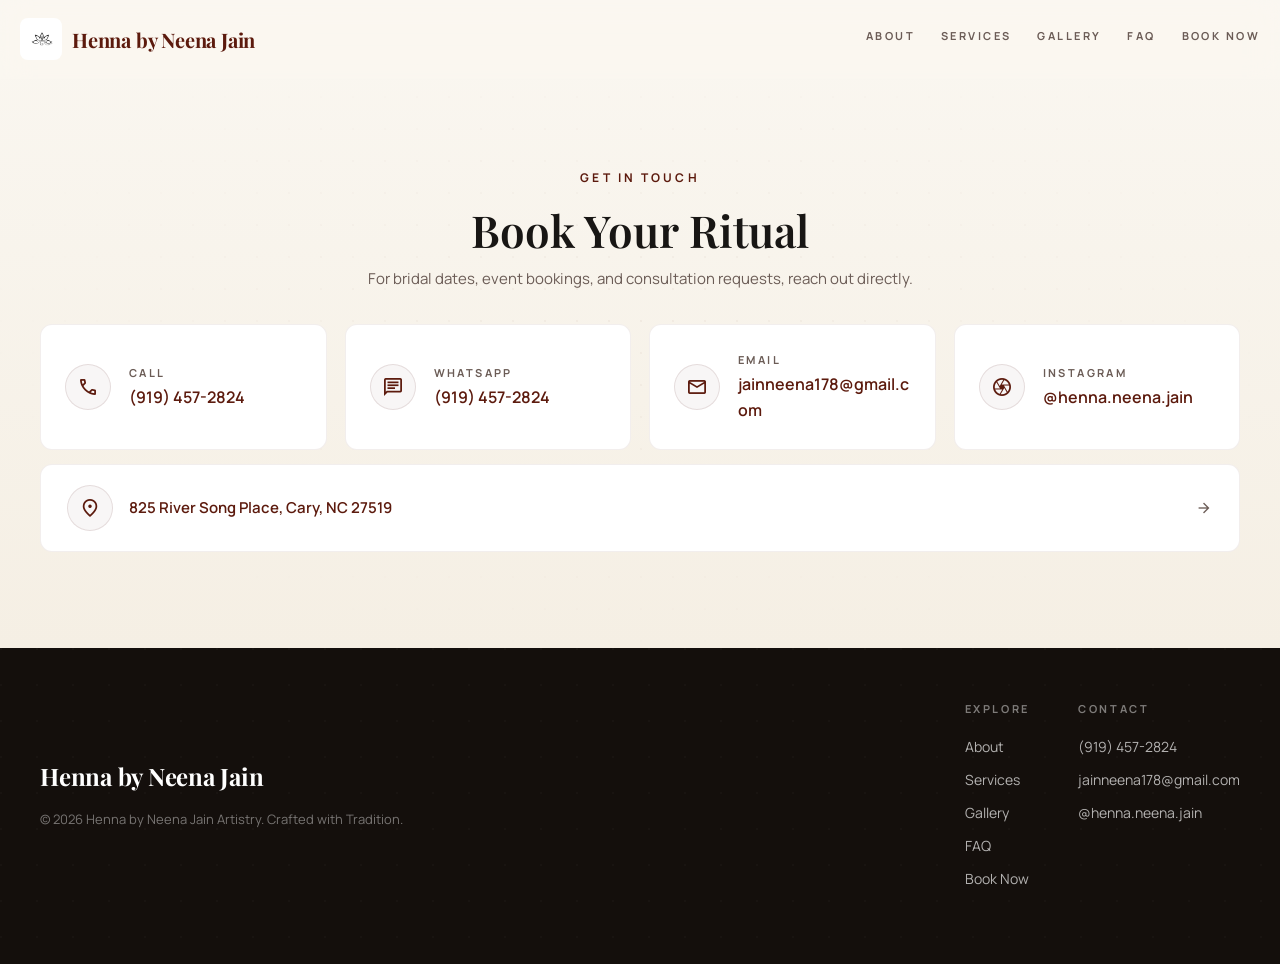
==== book.html @ 52cfeaac "Add real gallery photos/reviews, Instagram feed section, Book Now page, and layout fixes - Replace s" ====
<!DOCTYPE html>
<html lang="en">
<head>
  <meta charset="utf-8">
  <meta name="viewport" content="width=device-width, initial-scale=1.0">
  <title>Book Now | Henna by Neena Jain</title>
  <meta name="description" content="Book bridal mehndi, party henna, or jagua body art with Henna by Neena Jain in Cary, NC. Call, WhatsApp, email, or message on Instagram to reserve your date.">
  <meta name="theme-color" content="#5c1a0d">
  <link rel="preconnect" href="https://fonts.googleapis.com">
  <link rel="preconnect" href="https://fonts.gstatic.com" crossorigin>
  <link href="https://fonts.googleapis.com/css2?family=Manrope:wght@300;400;600;700&family=Playfair+Display:ital,wght@0,500;0,600;0,700;1,500&display=swap" rel="stylesheet">
  <link href="https://fonts.googleapis.com/css2?family=Material+Symbols+Outlined:wght,FILL@100..700,0..1&display=block" rel="stylesheet">
  <link rel="icon" type="image/jpeg" href="Real Images/logo.JPG">
  <link rel="stylesheet" href="styles.css">
</head>
<body>
  <a class="skip-to-content" href="#main">Skip to content</a>
  <!-- Navigation -->
  <nav class="nav" id="mainNav">
    <div class="scroll-progress" id="scrollProgress"></div>
    <a class="nav-logo" href="index.html">
      <img src="Real Images/logo.JPG" alt="Henna by Neena Jain" class="nav-logo-img">
      <span class="nav-logo-text">Henna by Neena Jain</span>
    </a>
    <div class="nav-links">
      <a href="index.html#about">About</a>
      <a href="index.html#services">Services</a>
      <a href="gallery.html">Gallery</a>
      <a href="faq.html">FAQ</a>
      <a href="book.html" class="active">Book Now</a>
    </div>
    <button class="nav-toggle" id="navToggle" aria-label="Open menu" aria-expanded="false" aria-controls="mobileNav">
      <span class="nav-toggle-icon material-symbols-outlined">menu</span>
    </button>
  </nav>
  <div class="mobile-nav-backdrop" id="mobileNavBackdrop"></div>
  <div class="mobile-nav" id="mobileNav" aria-hidden="true">
    <a href="index.html#about">About</a>
    <a href="index.html#services">Services</a>
    <a href="gallery.html">Gallery</a>
    <a href="faq.html">FAQ</a>
    <a href="book.html">Book Now</a>
    <div class="mobile-nav-contact">
      <a class="btn btn-primary" href="tel:+19194572824">
        <span class="material-symbols-outlined">call</span>
        <span>Call Neena</span>
      </a>
    </div>
  </div>

  <main id="main">
    <!-- Contact -->
    <section class="contact contact-page" id="contact">
      <div class="container">
        <div class="contact-header">
          <span class="eyebrow">Get in Touch</span>
          <h2 class="section-title">Book Your Ritual</h2>
          <p>For bridal dates, event bookings, and consultation requests, reach out directly.</p>
        </div>
        <div class="contact-links">
          <a class="contact-pill" href="tel:+19194572824">
            <span class="material-symbols-outlined">call</span>
            <div>
              <span class="label">Call</span>
              <span class="value">(919) 457-2824</span>
            </div>
          </a>
          <a class="contact-pill" href="https://wa.me/19194572824" target="_blank" rel="noopener noreferrer">
            <span class="material-symbols-outlined">chat</span>
            <div>
              <span class="label">WhatsApp</span>
              <span class="value">(919) 457-2824</span>
            </div>
          </a>
          <a class="contact-pill" href="mailto:jainneena178@gmail.com">
            <span class="material-symbols-outlined">mail</span>
            <div>
              <span class="label">Email</span>
              <span class="value">jainneena178@gmail.com</span>
            </div>
          </a>
          <a class="contact-pill" href="https://instagram.com/henna.neena.jain" target="_blank" rel="noopener noreferrer">
            <span class="material-symbols-outlined">camera</span>
            <div>
              <span class="label">Instagram</span>
              <span class="value">@henna.neena.jain</span>
            </div>
          </a>
        </div>
        <a class="contact-location" href="https://www.google.com/maps/search/?api=1&query=825+River+Song+Place%2C+Cary%2C+NC+27519" target="_blank" rel="noopener noreferrer">
          <span class="material-symbols-outlined contact-location-icon">location_on</span>
          <span class="contact-location-text">825 River Song Place, Cary, NC 27519</span>
          <span class="material-symbols-outlined contact-location-arrow" aria-hidden="true">arrow_forward</span>
        </a>
      </div>
    </section>
  </main>

  <!-- Footer -->
  <footer class="footer">
    <div class="container footer-inner">
      <div>
        <div class="footer-logo">Henna by Neena Jain</div>
        <p class="footer-brand-copyright">© <span id="year"></span> Henna by Neena Jain Artistry. Crafted with Tradition.</p>
      </div>
      <div class="footer-cols">
        <div class="footer-col">
          <h5>Explore</h5>
          <a href="index.html#about">About</a>
          <a href="index.html#services">Services</a>
          <a href="gallery.html">Gallery</a>
          <a href="faq.html">FAQ</a>
          <a href="book.html">Book Now</a>
        </div>
        <div class="footer-col">
          <h5>Contact</h5>
          <a href="tel:+19194572824">(919) 457-2824</a>
          <a href="mailto:jainneena178@gmail.com">jainneena178@gmail.com</a>
          <a href="https://instagram.com/henna.neena.jain" target="_blank" rel="noopener noreferrer">@henna.neena.jain</a>
        </div>
      </div>
    </div>
  </footer>

  <!-- Mobile Quick Bar -->
  <div class="mobile-quick-bar" aria-label="Quick contact">
    <a class="call-btn" href="tel:+19194572824">
      <span class="material-symbols-outlined">call</span>
      <span>Call</span>
    </a>
    <a class="whatsapp-btn" href="https://wa.me/19194572824" target="_blank" rel="noopener noreferrer">
      <span class="material-symbols-outlined">chat</span>
      <span>WhatsApp</span>
    </a>
  </div>

  <!-- Back to top button -->
  <a href="#top" class="back-to-top" id="backToTop" aria-label="Back to top">
    <span class="material-symbols-outlined">arrow_upward</span>
  </a>

  <script src="script.js"></script>
</body>
</html>
---- styles.css ----
/* ==========================================================================
   Henna by Neena — Static Site Core
   ========================================================================== */

:root {
  --color-background: #faf7f1;
  --color-surface: #faf7f1;
  --color-on-surface: #181614;
  --color-on-surface-variant: #6b5c56;
  --color-outline-variant: #dbc1bc;

  --color-primary: #5c1a0d;
  --color-on-primary: #ffffff;
  --color-burnt-sienna: #9E4624;
  --color-amber-glow: #d89947;
  --color-champagne-silk: #f0e7d6;
  --color-deep-maroon: #3a0f0a;

  --font-display: 'Playfair Display', serif;
  --font-body: 'Manrope', sans-serif;

  --radius-sm: 0.25rem;
  --radius-md: 0.5rem;
  --radius-xl: 0.75rem;
  --radius-2xl: 1rem;
  --radius-full: 9999px;

  --container-max: 1200px;
  --gutter: 20px;
  --section-padding-mobile: 56px;
  --section-padding-desktop: 96px;

  --shadow-soft: 0 16px 40px rgba(74, 69, 59, 0.14);
  --shadow-lg: 0 28px 64px rgba(74, 69, 59, 0.18);
}

html { scroll-behavior: smooth; overflow-x: clip; width: 100%; }

body {
  margin: 0;
  background: var(--color-background);
  color: var(--color-on-surface);
  font-family: var(--font-body);
  font-size: 16px;
  line-height: 1.65;
  overflow-x: clip;
  width: 100%;
  animation: pageIn 0.75s ease both;
}

/* Smooth scroll behavior with reduced motion respect */
@media (prefers-reduced-motion: reduce) {
  html { scroll-behavior: auto; }
  body { animation: none; }
  .reveal { transition: none; opacity: 1; transform: none; }
  .swiper { transition: none; }
  a, button, .service-card, .contact-pill, .contact-location, .review-card { transition: none !important; }
  .faq-answer, .faq-icon, .faq-item { transition: none !important; }
}

/* Better tap highlight on mobile */
a, button { -webkit-tap-highlight-color: rgba(216,153,71,0.3); }

/* Focus styles for accessibility */
a:focus-visible, button:focus-visible {
  outline: 2px solid var(--color-amber-glow);
  outline-offset: 3px;
  border-radius: 4px;
}

::selection { background: rgba(216, 153, 71, 0.35); color: var(--color-primary); }

@keyframes pageIn {
  from { opacity: 0; }
  to { opacity: 1; }
}

img { max-width: 100%; height: auto; display: block; }
a { color: inherit; text-decoration: none; }
ul { list-style: none; margin: 0; padding: 0; }
button { font-family: inherit; cursor: pointer; background: none; border: none; color: inherit; }

/* ==========================================================================
   Film Grain — REMOVED (unused class, dead code)
   ========================================================================== */

::selection { background: rgba(216, 153, 71, 0.35); color: var(--color-primary); }

/* ==========================================================================
   Helpers
   ========================================================================== */

.container {
  max-width: var(--container-max);
  margin: 0 auto;
  padding-left: var(--gutter);
  padding-right: var(--gutter);
}

.eyebrow {
  display: block;
  font-family: var(--font-body);
  font-size: 12px;
  font-weight: 700;
  letter-spacing: 0.26em;
  text-transform: uppercase;
  color: var(--color-primary);
  margin-bottom: 14px;
}

.section-title {
  font-family: var(--font-display);
  font-size: 32px;
  font-weight: 600;
  line-height: 1.25;
  margin: 0;
}

@media (min-width: 768px) {
  .section-title { font-size: 44px; }
}

.ornament {
  display: flex;
  align-items: center;
  justify-content: center;
  gap: 14px;
  margin-top: 16px;
}

.ornament::before,
.ornament::after {
  content: '';
  width: 52px;
  height: 1px;
  background: var(--color-outline-variant);
}

.ornament-dot {
  width: 7px; height: 7px;
  flex-shrink: 0;
  background: var(--color-amber-glow);
  transform: rotate(45deg);
}

.btn {
  display: inline-flex;
  align-items: center;
  justify-content: center;
  gap: 10px;
  padding: 16px 28px;
  border-radius: var(--radius-full);
  font-weight: 700;
  font-size: 12px;
  text-transform: uppercase;
  letter-spacing: 0.16em;
  transition: transform 0.25s ease, box-shadow 0.25s ease, background-color 0.25s ease, color 0.25s ease;
  white-space: nowrap;
}

.btn:hover { transform: translateY(-2px); }

.btn-primary {
  background: var(--color-primary);
  color: var(--color-on-primary);
  box-shadow: var(--shadow-soft);
}

.btn-primary:hover {
  background: var(--color-burnt-sienna);
  box-shadow: var(--shadow-lg);
}

.btn-ghost {
  background: transparent;
  border: 2px solid rgba(255,255,255,0.88);
  color: #fff;
}

.btn-ghost:hover { background: rgba(255,255,255,0.12); }

/* ==========================================================================
   Reveal
   ========================================================================== */

.reveal {
  opacity: 0;
  transform: translateY(18px);
  transition: opacity 0.75s ease, transform 0.75s ease;
}

.reveal.is-visible {
  opacity: 1;
  transform: translateY(0);
}

/* ==========================================================================
   Nav
   ========================================================================== */

.nav {
  position: fixed;
  top: 0; left: 0; right: 0;
  z-index: 50;
  display: flex;
  align-items: center;
  justify-content: space-between;
  padding: 18px var(--gutter);
  background: rgba(250, 247, 241, 0.82);
  backdrop-filter: blur(14px) saturate(1.3);
  border-bottom: 1px solid transparent;
  transition: box-shadow 0.35s ease, border-color 0.35s ease, padding 0.35s ease;
}

.nav.is-scrolled {
  box-shadow: 0 10px 30px rgba(20,18,14,0.08);
  border-bottom-color: rgba(92, 39, 34, 0.08);
}

.nav-logo {
  display: inline-flex;
  align-items: center;
  gap: 10px;
  font-family: var(--font-display);
  font-size: 20px;
  font-weight: 700;
  color: var(--color-primary);
  letter-spacing: -0.01em;
}

.nav-logo-img {
  height: 38px;
  width: auto;
  border-radius: var(--radius-md);
  background: #fff;
  padding: 2px;
}

.nav-links { display: none; gap: 26px; }

.nav-links a {
  font-size: 11px;
  font-weight: 700;
  letter-spacing: 0.22em;
  text-transform: uppercase;
  color: var(--color-on-surface-variant);
  position: relative;
  padding-bottom: 6px;
}

.nav-links a::after {
  content: '';
  position: absolute;
  left: 0; bottom: 0;
  width: 0; height: 2px;
  background: var(--color-amber-glow);
  transition: width 0.25s ease;
}

.nav-links a:hover { color: var(--color-primary); }
.nav-links a:hover::after { width: 100%; }

.nav-logo-img { transition: transform 0.35s ease; }
.nav-logo:hover .nav-logo-img { transform: rotate(-4deg) scale(1.05); }

@media (min-width: 768px) {
  .nav-links { display: flex; }
}

/* ==========================================================================
   Mobile Nav — hamburger toggle + slide-in drawer
   ========================================================================== */

.nav-toggle {
  display: inline-flex;
  align-items: center;
  justify-content: center;
  width: 42px;
  height: 42px;
  border-radius: var(--radius-full);
  color: var(--color-primary);
  flex-shrink: 0;
  transition: background 0.25s ease, transform 0.2s ease;
}

.nav-toggle:hover { background: rgba(92,26,13,0.06); }
.nav-toggle:active { transform: scale(0.92); }

.nav-toggle-icon {
  font-size: 26px;
  transition: transform 0.35s cubic-bezier(0.16, 1, 0.3, 1);
}

.nav-toggle.is-open .nav-toggle-icon { transform: rotate(90deg); }

@media (min-width: 768px) {
  .nav-toggle { display: none; }
}

.mobile-nav-backdrop {
  position: fixed;
  inset: 0;
  z-index: 55;
  background: rgba(20,15,12,0.4);
  backdrop-filter: blur(3px);
  opacity: 0;
  pointer-events: none;
  transition: opacity 0.35s ease;
}

.mobile-nav-backdrop.is-open { opacity: 1; pointer-events: auto; }

.mobile-nav {
  position: fixed;
  top: 0; right: 0; bottom: 0;
  z-index: 56;
  width: min(320px, 84vw);
  background: var(--color-background);
  display: flex;
  flex-direction: column;
  padding: 108px 30px 32px;
  transform: translateX(100%);
  transition: transform 0.45s cubic-bezier(0.16, 1, 0.3, 1);
  box-shadow: -24px 0 60px rgba(20,15,12,0.2);
}

.mobile-nav.is-open { transform: translateX(0); }

.mobile-nav a {
  font-family: var(--font-display);
  font-size: 22px;
  font-weight: 600;
  color: var(--color-primary);
  padding: 15px 0;
  border-bottom: 1px solid rgba(92,26,13,0.08);
  transition: transform 0.25s ease, color 0.25s ease;
}

.mobile-nav a:hover { color: var(--color-burnt-sienna); transform: translateX(4px); }

.mobile-nav-contact { margin-top: 28px; }
.mobile-nav-contact .btn { width: 100%; }

@media (min-width: 768px) {
  .mobile-nav, .mobile-nav-backdrop { display: none; }
}

@media (prefers-reduced-motion: reduce) {
  .mobile-nav { transition: none; }
  .mobile-nav-backdrop { transition: none; }
  .nav-toggle-icon { transition: none; }
  .nav-logo-img { transition: none; }
}

/* ==========================================================================
   Hero — refined overlay & meta pill
   ========================================================================== */

.hero {
  position: relative;
  min-height: 72vh;
  display: flex;
  align-items: flex-end;
  justify-content: center;
  text-align: center;
  overflow: hidden;
  padding: 0 var(--gutter) 36px;
  isolation: isolate;
}

.hero-bg {
  position: absolute;
  inset: 0;
  z-index: 0;
}

.hero-bg img {
  width: 100%;
  height: 100%;
  object-fit: cover;
  position: absolute;
  inset: 0;
  will-change: transform;
}

.hero-bg > div {
  position: absolute;
  inset: 0;
  background:
    linear-gradient(to top, rgba(10,8,6,0.85) 0%, rgba(10,8,6,0.5) 35%, rgba(10,8,6,0.3) 65%, rgba(10,8,6,0.4) 100%),
    radial-gradient(ellipse at center, rgba(10,8,6,0.35) 0%, rgba(10,8,6,0.55) 100%);
  z-index: 1;
  pointer-events: none;
}

/* Additional scrim behind hero text for readability */
.hero-content::before {
  content: '';
  position: absolute;
  inset: -40px -60px;
  background: radial-gradient(ellipse at center, rgba(10,8,6,0.55) 0%, rgba(10,8,6,0.25) 60%, transparent 100%);
  border-radius: 40px;
  z-index: -1;
  pointer-events: none;
}

.hero-content {
  position: relative;
  z-index: 2;
  color: #fff;
  max-width: 640px;
  margin: 0 auto;
}

.hero .eyebrow {
  color: var(--color-amber-glow);
  text-shadow: 0 2px 10px rgba(0,0,0,0.55), 0 1px 3px rgba(0,0,0,0.6);
}

.hero h1 {
  font-family: var(--font-display);
  font-size: 36px;
  font-weight: 700;
  line-height: 1.12;
  margin: 0 0 18px;
  letter-spacing: -0.015em;
  text-shadow: 0 2px 12px rgba(0,0,0,0.4), 0 4px 24px rgba(0,0,0,0.3);
}

.hero p {
  font-size: 15px;
  font-weight: 400;
  line-height: 1.68;
  color: rgba(255,255,255,0.92);
  margin: 0 0 24px;
  text-shadow: 0 1px 8px rgba(0,0,0,0.4);
}

.hero-ctas {
  display: flex;
  gap: 12px;
  justify-content: center;
  flex-wrap: wrap;
}

.hero-meta {
  margin: 20px auto 0;
  color: rgba(255,255,255,0.92);
  font-size: 12px;
  font-weight: 700;
  letter-spacing: 0.14em;
  text-transform: uppercase;
  border: 1px solid rgba(255,255,255,0.22);
  padding: 12px 20px;
  border-radius: var(--radius-full);
  backdrop-filter: blur(12px);
  background: rgba(20,18,14,0.28);
  width: fit-content;
  display: inline-flex;
  align-items: center;
  gap: 10px;
  box-shadow: 0 4px 16px rgba(0,0,0,0.12);
}

.hero-meta .material-symbols-outlined { font-size: 18px; color: var(--color-amber-glow); }

@media (min-width: 768px) {
  .hero {
    align-items: center;
    justify-content: center;
    text-align: center;
    padding: 72px var(--gutter) 70px;
  }
  .hero h1 { font-size: 52px; }
  .hero p { font-size: 18px; max-width: 580px; margin-left: auto; margin-right: auto; }
}

/* ==========================================================================
   Trust Bar
   ========================================================================== */

.trust-bar {
  padding: 18px var(--gutter);
  background: rgba(92, 26, 13, 0.06);
  border-top: 1px solid rgba(92,39,34,0.08);
  border-bottom: 1px solid rgba(92,39,34,0.08);
}

.trust-items { display: grid; grid-template-columns: repeat(2, 1fr); gap: 14px; }

.trust-item {
  display: flex;
  flex-direction: column;
  align-items: center;
  text-align: center;
  gap: 6px;
}

.trust-num {
  font-family: var(--font-display);
  font-size: 22px;
  font-weight: 700;
  color: var(--color-primary);
}

.trust-label {
  font-size: 11px;
  font-weight: 700;
  letter-spacing: 0.14em;
  text-transform: uppercase;
  color: var(--color-on-surface-variant);
}

@media (min-width: 768px) {
  .trust-items { grid-template-columns: repeat(4, 1fr); gap: 18px; }
  .trust-num { font-size: 26px; }
  .trust-label { font-size: 12px; }
}

/* ==========================================================================
   About
   ========================================================================== */

.about { padding: var(--section-padding-mobile) var(--gutter); background: var(--color-champagne-silk); }

.about-inner {
  max-width: 460px;
  margin: 0 auto;
  text-align: center;
  display: flex;
  flex-direction: column;
  gap: 22px;
}

.about h2 { color: var(--color-primary); }

.quote-block { position: relative; margin-top: 14px; }

.quote-mark {
  display: block;
  font-family: var(--font-display);
  font-size: 56px;
  line-height: 1;
  color: var(--color-burnt-sienna);
  opacity: 0.28;
  margin-bottom: -10px;
  user-select: none;
}

.about-quote {
  font-family: var(--font-display);
  font-style: italic;
  color: var(--color-on-surface-variant);
  margin: 8px 0 18px;
  font-size: 17px;
}

.about-bio {
  color: var(--color-on-surface-variant);
  margin: 0 0 16px;
  font-size: 15px;
}

.about-stats {
  display: flex;
  justify-content: center;
  gap: 22px;
  padding: 18px 16px;
  background: rgba(255,255,255,0.6);
  border: 1px solid rgba(92,26,13,0.12);
  border-radius: var(--radius-xl);
}

.about-stats .stat-num {
  font-family: var(--font-display);
  font-size: 24px;
  color: var(--color-primary);
  display: block;
}

.about-stats .stat-label {
  font-size: 11px;
  text-transform: uppercase;
  letter-spacing: 0.12em;
  color: var(--color-on-surface-variant);
}

.about-portrait-wrap { display: flex; justify-content: center; }

.about-portrait {
  position: relative;
  width: 220px; height: 220px;
  border-radius: var(--radius-full);
  padding: 10px;
  background: rgba(255,255,255,0.55);
  box-shadow: var(--shadow-soft);
}

.about-portrait::before {
  content: '';
  position: absolute;
  inset: 0;
  border: 2px solid rgba(92,26,13,0.14);
  border-radius: var(--radius-full);
  transform: translate(10px, 10px);
}

.about-portrait img {
  width: 100%; height: 100%;
  object-fit: cover;
  border-radius: var(--radius-full);
  box-shadow: var(--shadow-soft);
}

@media (min-width: 768px) {
  .about-inner {
    max-width: var(--container-max);
    display: grid;
    grid-template-columns: 1fr 1fr;
    grid-template-areas:
      "header portrait"
      "body portrait";
    column-gap: 64px;
    row-gap: 0;
    text-align: left;
  }
  .about-header { grid-area: header; }
  .about-portrait-wrap {
    grid-area: portrait;
    justify-content: flex-start;
    align-items: flex-start;
    position: sticky;
    top: 100px;
  }
  .about-body { grid-area: body; }
  .about-portrait {
    width: 100%;
    height: 600px;
    padding: 0;
    background: transparent;
    border-radius: var(--radius-xl);
    box-shadow: var(--shadow-lg);
  }
  .about-portrait::before { display: none; }
  .about-portrait img { border-radius: var(--radius-xl); }
  .quote-mark { font-size: 68px; margin-bottom: -18px; }
  .about-quote {
    font-style: italic;
    font-size: 18px;
    border-left: 4px solid var(--color-primary);
    padding-left: 22px;
    margin: 0 0 18px;
  }
  .about-stats {
    justify-content: flex-start;
    background: transparent;
    border: none;
    border-top: 1px solid rgba(92,26,13,0.1);
    border-radius: 0;
    padding: 20px 0 0;
    margin-top: 18px;
  }
  .about-stats .stat-num { font-size: 30px; }
}

/* ==========================================================================
   Services
   ========================================================================== */

.services {
  padding: var(--section-padding-mobile) 0 28px;
  position: relative;
  overflow: hidden;
}

.services::before {
  content: '';
  position: absolute;
  inset: 0;
  background-image: radial-gradient(circle at 1px 1px, rgba(92, 26, 13, 0.06) 1px, transparent 0);
  background-size: 28px 28px;
  pointer-events: none;
  mask-image: radial-gradient(ellipse at center, black, transparent 70%);
  -webkit-mask-image: radial-gradient(ellipse at center, black, transparent 70%);
}

.services .container { position: relative; z-index: 1; }

.services-header {
  text-align: center;
  margin-bottom: 36px;
}

.services-lead {
  color: var(--color-on-surface-variant);
  max-width: 560px;
  margin: 10px auto 0;
  font-size: 16px;
}

.service-cards { display: flex; flex-direction: column; gap: 22px; }

.service-card {
  background: #fff;
  border-radius: var(--radius-xl);
  border-bottom: 4px solid var(--color-primary);
  box-shadow: var(--shadow-soft);
  overflow: clip;
  transition: transform 0.35s ease, box-shadow 0.35s ease;
}

.service-card.inverted {
  background: var(--color-primary);
  border-bottom-color: var(--color-amber-glow);
  color: #fff;
}

.service-card-media {
  aspect-ratio: 4 / 3;
  overflow: clip;
  position: relative;
  background:
    linear-gradient(135deg, rgba(92,26,13,0.08), rgba(216,153,71,0.12)),
    radial-gradient(circle at 1px 1px, rgba(92, 26, 13, 0.07) 1px, transparent 0);
  background-size: 100% 100%, 24px 24px;
}

.service-card-media img {
  position: relative;
  z-index: 1;
  width: 100%; height: 100%;
  object-fit: cover;
  transition: transform 0.8s ease;
}

.service-card:hover .service-card-media img { transform: scale(1.06); }

.service-card-body { padding: 22px 22px 26px; }

.service-card-body h3 {
  font-family: var(--font-display);
  font-size: 24px;
  margin: 0 0 10px;
  color: var(--color-primary);
}

.service-card.inverted .service-card-body h3 { color: #fff; }

.service-card-body p {
  color: var(--color-on-surface-variant);
  margin: 0 0 14px;
  font-size: 15px;
}

.service-card.inverted .service-card-body p { color: rgba(255,255,255,0.82); }

.service-card-link {
  font-weight: 700;
  font-size: 12px;
  text-transform: uppercase;
  letter-spacing: 0.12em;
  color: var(--color-primary);
  display: inline-flex;
  align-items: center;
  gap: 10px;
  padding: 10px 2px;
}

.service-card-link .material-symbols-outlined { transition: transform 0.25s ease; }
.service-card-link:hover .material-symbols-outlined { transform: translateX(4px); }

.service-card.inverted .service-card-link { color: var(--color-amber-glow); }

@media (min-width: 768px) {
  .services { padding: var(--section-padding-desktop) 0 48px; }
  .service-cards { flex-direction: row; gap: 24px; }
  .service-card {
    flex: 1;
    display: flex;
    flex-direction: column;
    border-radius: var(--radius-2xl);
  }
  .service-card:hover { transform: translateY(-10px); box-shadow: var(--shadow-lg); }
  .service-card-media { aspect-ratio: 3 / 4; }
}

/* ==========================================================================
   Portfolio — elevated carousel chrome
   ========================================================================== */

.portfolio {
  background: var(--color-primary);
  padding: 148px 0 32px;
  overflow: hidden;
  color: #fff;
  position: relative;
}

.portfolio::before {
  content: '';
  position: absolute;
  inset: 0;
  background-image: radial-gradient(circle at 1px 1px, rgba(255,255,255,0.03) 1px, transparent 0);
  background-size: 40px 40px;
  pointer-events: none;
  mask-image: radial-gradient(ellipse at center, black, transparent 80%);
  -webkit-mask-image: radial-gradient(ellipse at center, black, transparent 80%);
}

.portfolio .container { position: relative; z-index: 1; }

.portfolio-header {
  display: flex;
  justify-content: space-between;
  align-items: flex-end;
  gap: 16px;
  margin-bottom: 28px;
  padding: 0 var(--gutter);
}

.portfolio-header .eyebrow { color: var(--color-amber-glow); }
.portfolio-header .section-title { color: #fff; }

.portfolio-nav {
  display: flex;
  gap: 12px;
  flex-shrink: 0;
}

.portfolio-nav button {
  width: 52px; height: 52px;
  border-radius: var(--radius-full);
  border: 2px solid rgba(255,255,255,0.65);
  color: #fff;
  display: inline-flex;
  align-items: center;
  justify-content: center;
  transition: all 0.3s ease;
  backdrop-filter: blur(6px);
  background: rgba(255,255,255,0.04);
}

.portfolio-nav button:hover {
  background: rgba(255,255,255,0.18);
  border-color: rgba(255,255,255,0.9);
  transform: translateY(-2px);
}

.portfolio-nav button.next {
  background: var(--color-amber-glow);
  border-color: var(--color-amber-glow);
  color: var(--color-primary);
}

.portfolio-nav button.next:hover {
  background: #e6b35a;
  border-color: #e6b35a;
  transform: translateY(-2px);
  box-shadow: 0 8px 24px rgba(216,153,71,0.3);
}

.carousel-track {
  display: flex;
  gap: 18px;
  overflow-x: auto;
  scroll-snap-type: x proximity;
  padding: 6px var(--gutter) 18px;
  scrollbar-width: none;
  scroll-behavior: smooth;
}

.carousel-track::-webkit-scrollbar { display: none; }

.carousel-item {
  flex: none;
  width: 80vw;
  scroll-snap-align: center;
}

.carousel-item img {
  width: 100%;
  height: 360px;
  object-fit: cover;
  border-radius: var(--radius-2xl);
  box-shadow: var(--shadow-lg);
  border: 1px solid rgba(255,255,255,0.12);
  transform: translateZ(0);
  transition: transform 0.6s ease, box-shadow 0.6s ease;
}

.carousel-item:hover img {
  transform: translateY(-6px) scale(1.01);
  box-shadow: 0 30px 70px rgba(0,0,0,0.35);
}

.carousel-dots {
  display: flex;
  gap: 10px;
  justify-content: center;
  margin-top: 10px;
  flex-wrap: wrap;
}

.carousel-dots button {
  width: 8px;
  height: 8px;
  border-radius: 9999px;
  border: none;
  background: rgba(255,255,255,0.35);
  transition: transform 0.25s ease, background 0.25s ease;
}

.carousel-dots button.is-active {
  background: #ffffff;
  transform: scale(1.25);
}

/* Swiper overrides */
.portfolio-swiper {
  overflow: hidden;
}

.portfolio-swiper .swiper-slide {
  width: 80vw;
  height: auto;
  flex-shrink: 0;
}

.portfolio-swiper .swiper-slide img {
  width: 100%;
  height: 360px;
  object-fit: cover;
  border-radius: var(--radius-2xl);
  box-shadow: var(--shadow-lg);
  border: 1px solid rgba(255,255,255,0.12);
  transform: translateZ(0);
  transition: transform 0.6s ease, box-shadow 0.6s ease;
}

.portfolio-swiper .swiper-slide:hover img {
  transform: translateY(-6px) scale(1.01);
  box-shadow: 0 30px 70px rgba(0,0,0,0.35);
}

.portfolio .swiper-pagination {
  position: relative;
  margin-top: 18px;
}

.portfolio .swiper-pagination-bullet {
  width: 8px;
  height: 8px;
  background: rgba(255,255,255,0.35);
  opacity: 1;
  transition: transform 0.25s ease, background 0.25s ease;
}

.portfolio .swiper-pagination-bullet-active {
  background: #ffffff;
  transform: scale(1.3);
  box-shadow: 0 0 0 3px rgba(255,255,255,0.15);
}

@media (min-width: 768px) {
  .portfolio { padding: 168px 0 48px; }
  .carousel-item { width: 460px; }
  .carousel-item img { height: 560px; }
  .portfolio-swiper .swiper-slide { width: 460px; }
  .portfolio-swiper .swiper-slide img { height: 560px; }
}

/* ==========================================================================
   Instagram Feed
   ========================================================================== */

.instagram {
  padding: 32px 0 var(--section-padding-mobile);
  background: var(--color-surface);
}

.instagram-header {
  text-align: center;
  margin-bottom: 32px;
}

.instagram-embed {
  max-width: 780px;
  margin: 0 auto;
}

.instagram-fallback {
  display: flex;
  flex-direction: column;
  align-items: center;
  gap: 16px;
  text-align: center;
  padding: 56px var(--gutter);
  border: 1px dashed var(--color-outline-variant);
  border-radius: var(--radius-2xl);
  background: var(--color-champagne-silk);
}

.instagram-fallback-icon {
  font-size: 36px;
  color: var(--color-primary);
}

.instagram-fallback p {
  color: var(--color-on-surface-variant);
  max-width: 380px;
  font-size: 15px;
}

@media (min-width: 768px) {
  .instagram { padding: 48px 0 var(--section-padding-desktop); }
}

/* ==========================================================================
   Reviews — elevated cards & navigation
   ========================================================================== */

.reviews {
  padding: 28px 0 32px;
  background: var(--color-surface);
  overflow: hidden;
  position: relative;
}

.reviews::before {
  content: '';
  position: absolute;
  inset: 0;
  background-image: radial-gradient(circle at 1px 1px, rgba(92, 26, 13, 0.03) 1px, transparent 0);
  background-size: 44px 44px;
  pointer-events: none;
  mask-image: radial-gradient(ellipse at center, black, transparent 80%);
  -webkit-mask-image: radial-gradient(ellipse at center, black, transparent 80%);
}

.reviews .container { position: relative; z-index: 1; }

.reviews-header {
  text-align: center;
  max-width: 640px;
  margin: 0 auto 28px;
}

.reviews-carousel { position: relative; }

.reviews-track {
  display: flex;
  gap: 16px;
  overflow-x: auto;
  scroll-snap-type: x proximity;
  padding: 4px var(--gutter) 10px;
  scrollbar-width: none;
  scroll-behavior: smooth;
}

.reviews-track::-webkit-scrollbar { display: none; }

.review-card {
  background: #fff;
  border: 1px solid rgba(92,39,34,0.06);
  border-radius: var(--radius-2xl);
  padding: 24px;
  box-shadow: 0 6px 18px rgba(20,18,14,0.03);
  transition: box-shadow 0.35s ease, transform 0.35s ease;
  position: relative;
  overflow: hidden;
}

.review-card::before {
  content: '';
  position: absolute;
  top: 0; left: 0; right: 0;
  height: 3px;
  background: linear-gradient(90deg, var(--color-amber-glow), var(--color-burnt-sienna));
  opacity: 0;
  transition: opacity 0.35s ease;
}

.review-card:hover {
  box-shadow: var(--shadow-lg);
  transform: translateY(-6px);
}

.review-card:hover::before { opacity: 1; }

.review-stars {
  display: flex;
  gap: 2px;
  color: var(--color-amber-glow);
  margin-bottom: 16px;
}

.review-stars .material-symbols-outlined {
  font-size: 18px;
  font-variation-settings: 'FILL' 1;
}

.review-text {
  font-family: var(--font-display);
  font-style: italic;
  color: var(--color-on-surface-variant);
  margin: 0 0 18px;
  line-height: 1.6;
  font-size: 15px;
}

.review-author {
  display: block;
  font-size: 12px;
  font-weight: 700;
  letter-spacing: 0.14em;
  text-transform: uppercase;
  color: var(--color-primary);
}

.reviews-dots-row {
  display: flex;
  gap: 10px;
  justify-content: center;
  margin-top: 14px;
}

.reviews-dots-row button {
  width: 8px;
  height: 8px;
  border-radius: 9999px;
  border: none;
  background: rgba(92,26,13,0.2);
  transition: transform 0.25s ease, background 0.25s ease;
}

.reviews-dots-row button.is-active {
  background: var(--color-primary);
  transform: scale(1.25);
}

/* Swiper review overrides */
.reviews-swiper {
  overflow: hidden;
}

.reviews-swiper .swiper-slide {
  height: auto;
  flex-shrink: 0;
}

.reviews-swiper .swiper-slide .review-card {
  width: 100%;
  height: 100%;
}

.reviews .swiper-pagination {
  position: relative;
  margin-top: 10px;
}

.reviews .swiper-pagination-bullet {
  width: 6px;
  height: 6px;
  background: rgba(92,26,13,0.25);
  opacity: 1;
  transition: background 0.25s ease, width 0.35s ease;
}

.reviews .swiper-pagination-bullet-active {
  background: var(--color-primary);
  width: 24px;
}

.reviews-arrow {
  display: none;
  width: 52px; height: 52px;
  border-radius: var(--radius-full);
  border: 2px solid rgba(92,26,13,0.14);
  color: var(--color-primary);
  align-items: center;
  justify-content: center;
  background: rgba(255,255,255,0.9);
  backdrop-filter: blur(8px);
  position: absolute;
  top: 42%;
  transform: translateY(-50%);
  z-index: 2;
  transition: background 0.3s ease, transform 0.3s ease, border-color 0.3s ease;
  box-shadow: 0 4px 12px rgba(20,18,14,0.06);
}

.reviews-arrow:hover {
  background: #fff;
  transform: translateY(-50%) translateY(-3px);
  border-color: rgba(92,26,13,0.22);
  box-shadow: 0 8px 20px rgba(20,18,14,0.1);
}

.reviews-prev { left: 6px; }
.reviews-next { right: 6px; }

@media (min-width: 768px) {
  .reviews { padding: 48px 0 48px; }
  .review-card { padding: 28px; }
  .review-text { font-size: 17px; }
  .reviews-arrow { display: inline-flex; }
}

/* ==========================================================================
   Page Header — compact intro band for secondary pages (FAQ, Stain Progression)
   ========================================================================== */

.page-header {
  padding: 148px var(--gutter) var(--section-padding-mobile);
  background: var(--color-background);
  text-align: center;
}

.page-header .container { max-width: 640px; margin: 0 auto; }

.page-header h1 { color: var(--color-primary); margin: 0; }

.page-header p {
  color: var(--color-on-surface-variant);
  margin: 14px 0 0;
  font-size: 15px;
}

.page-header p a {
  color: var(--color-primary);
  font-weight: 700;
  text-decoration: underline;
  text-underline-offset: 3px;
}

@media (min-width: 768px) {
  .page-header { padding: 168px var(--gutter) var(--section-padding-desktop); }
}

/* ==========================================================================
   Page CTA — closing call-to-action band for secondary pages
   ========================================================================== */

.page-cta {
  padding: var(--section-padding-mobile) var(--gutter);
  background: var(--color-primary);
  color: #fff;
  text-align: center;
}

.page-cta h2 {
  font-family: var(--font-display);
  font-size: 28px;
  margin: 0 0 12px;
}

.page-cta p {
  color: rgba(255,255,255,0.82);
  margin: 0 0 26px;
  max-width: 460px;
  margin-left: auto;
  margin-right: auto;
  font-size: 15px;
}

@media (min-width: 768px) {
  .page-cta { padding: var(--section-padding-desktop) var(--gutter); }
  .page-cta h2 { font-size: 36px; }
}

.portfolio + .page-cta { padding-top: 32px; }

@media (min-width: 768px) {
  .portfolio + .page-cta { padding-top: 48px; }
}

/* ==========================================================================
   Stain Progression — stage cards
   ========================================================================== */

.stain-stages { padding: var(--section-padding-mobile) 0; background: var(--color-surface); }

.stain-stages-header {
  text-align: center;
  max-width: 560px;
  margin: 0 auto 36px;
  padding: 0 var(--gutter);
}

.stain-stages-header p {
  color: var(--color-on-surface-variant);
  margin: 10px 0 0;
  font-size: 15px;
}

.stain-stage-list {
  display: flex;
  flex-direction: column;
  gap: 22px;
  padding: 0 var(--gutter);
}

.stain-stage {
  background: #fff;
  border-radius: var(--radius-2xl);
  border: 1px solid rgba(92,39,34,0.08);
  box-shadow: 0 6px 18px rgba(20,18,14,0.03);
  overflow: clip;
}

.stain-stage-media {
  aspect-ratio: 4 / 3;
  position: relative;
  display: flex;
  align-items: center;
  justify-content: center;
  background:
    linear-gradient(135deg, rgba(92,26,13,0.08), rgba(216,153,71,0.14)),
    radial-gradient(circle at 1px 1px, rgba(92, 26, 13, 0.06) 1px, transparent 0);
  background-size: 100% 100%, 24px 24px;
}

.stain-stage-media .material-symbols-outlined {
  font-size: 56px;
  color: var(--color-burnt-sienna);
  opacity: 0.45;
}

.stain-stage-badge {
  position: absolute;
  bottom: 14px;
  left: 50%;
  transform: translateX(-50%);
  font-size: 11px;
  font-weight: 700;
  letter-spacing: 0.1em;
  text-transform: uppercase;
  color: var(--color-primary);
  background: rgba(255,255,255,0.9);
  padding: 7px 14px;
  border-radius: var(--radius-full);
  white-space: nowrap;
  box-shadow: 0 4px 12px rgba(20,18,14,0.06);
}

.stain-stage-body { padding: 22px 22px 26px; text-align: center; }

.stain-stage-time {
  display: block;
  font-size: 11px;
  font-weight: 700;
  letter-spacing: 0.16em;
  text-transform: uppercase;
  color: var(--color-burnt-sienna);
  margin-bottom: 8px;
}

.stain-stage-body h3 {
  font-family: var(--font-display);
  font-size: 24px;
  color: var(--color-primary);
  margin: 0 0 10px;
}

.stain-stage-body p {
  color: var(--color-on-surface-variant);
  font-size: 14.5px;
  margin: 0;
}

@media (min-width: 768px) {
  .stain-stages { padding: var(--section-padding-desktop) 0; }
  .stain-stage-list { flex-direction: row; }
  .stain-stage { flex: 1; }
}

/* ==========================================================================
   FAQ — accordion
   ========================================================================== */

.faq { padding: var(--section-padding-mobile) var(--gutter); background: var(--color-champagne-silk); }

.faq-header {
  text-align: center;
  max-width: 640px;
  margin: 0 auto 28px;
}

.faq-list {
  max-width: 760px;
  margin: 0 auto;
  display: flex;
  flex-direction: column;
  gap: 14px;
}

.faq-item {
  background: #fff;
  border: 1px solid rgba(92,39,34,0.08);
  border-radius: var(--radius-xl);
  box-shadow: 0 6px 18px rgba(20,18,14,0.03);
  overflow: clip;
  transition: box-shadow 0.3s ease, border-color 0.3s ease;
}

.faq-item.is-open {
  box-shadow: var(--shadow-soft);
  border-color: rgba(216,153,71,0.3);
}

.faq-question {
  width: 100%;
  display: flex;
  align-items: center;
  justify-content: space-between;
  gap: 16px;
  padding: 20px 22px;
  text-align: left;
  font-family: var(--font-body);
  font-weight: 700;
  font-size: 15px;
  color: var(--color-primary);
}

.faq-icon {
  flex-shrink: 0;
  width: 32px; height: 32px;
  border-radius: var(--radius-full);
  background: rgba(92,39,34,0.06);
  color: var(--color-primary);
  display: inline-flex;
  align-items: center;
  justify-content: center;
  font-size: 20px;
  transition: transform 0.3s ease, background 0.3s ease, color 0.3s ease;
}

.faq-item.is-open .faq-icon {
  transform: rotate(45deg);
  background: var(--color-primary);
  color: var(--color-amber-glow);
}

.faq-answer {
  display: grid;
  grid-template-rows: 0fr;
  transition: grid-template-rows 0.35s ease;
}

.faq-item.is-open .faq-answer {
  grid-template-rows: 1fr;
}

.faq-answer-inner {
  overflow: hidden;
  min-height: 0;
}

.faq-answer p {
  margin: 0 22px 20px;
  color: var(--color-on-surface-variant);
  font-size: 14.5px;
  line-height: 1.65;
}

@media (min-width: 768px) {
  .faq { padding: var(--section-padding-desktop) var(--gutter); }
  .faq-question { padding: 24px 26px; font-size: 16px; }
  .faq-answer p { margin: 0 26px 22px; font-size: 15px; }
}

/* ==========================================================================
   Contact — elevated pills & section polish
   ========================================================================== */

.contact {
  padding: var(--section-padding-mobile) var(--gutter);
  background: linear-gradient(180deg, var(--color-background) 0%, #f5efe4 100%);
  position: relative;
  overflow: hidden;
}

.contact::before {
  content: '';
  position: absolute;
  inset: 0;
  background-image: radial-gradient(circle at 1px 1px, rgba(92, 26, 13, 0.04) 1px, transparent 0);
  background-size: 32px 32px;
  pointer-events: none;
  mask-image: radial-gradient(ellipse at center, black, transparent 75%);
  -webkit-mask-image: radial-gradient(ellipse at center, black, transparent 75%);
}

.contact .container { position: relative; z-index: 1; }

.contact-header {
  text-align: center;
  max-width: 560px;
  margin: 0 auto 32px;
}

.contact-header p {
  color: var(--color-on-surface-variant);
  font-size: 15px;
  margin-top: 10px;
}

.contact-links {
  display: grid;
  grid-template-columns: 1fr;
  gap: 14px;
  width: 100%;
}

.contact-pill {
  display: flex;
  align-items: center;
  gap: 18px;
  padding: 22px 24px;
  background: #fff;
  border: 1px solid rgba(92,39,34,0.08);
  border-radius: var(--radius-xl);
  transition: transform 0.3s ease, box-shadow 0.3s ease, border-color 0.3s ease;
  white-space: normal;
  position: relative;
  overflow: hidden;
}

.contact-pill::before {
  content: '';
  position: absolute;
  left: 0; top: 0; bottom: 0;
  width: 4px;
  background: var(--color-amber-glow);
  transform: scaleY(0);
  transition: transform 0.3s ease;
  transform-origin: bottom;
}

.contact-pill:hover {
  transform: translateY(-4px);
  box-shadow: var(--shadow-lg);
  border-color: rgba(216,153,71,0.35);
}

.contact-pill:hover::before { transform: scaleY(1); }

.contact-pill .material-symbols-outlined {
  font-size: 22px;
  color: var(--color-primary);
  border: 1px solid rgba(92,39,34,0.12);
  background: rgba(92,39,34,0.04);
  width: 44px; height: 44px;
  border-radius: var(--radius-full);
  display: inline-flex;
  align-items: center;
  justify-content: center;
  flex-shrink: 0;
  transition: background 0.3s ease, color 0.3s ease;
}

.contact-pill:hover .material-symbols-outlined {
  background: var(--color-primary);
  color: var(--color-amber-glow);
}

.contact-pill .label {
  display: block;
  font-size: 11px;
  text-transform: uppercase;
  letter-spacing: 0.22em;
  color: var(--color-on-surface-variant);
  font-weight: 700;
}

.contact-pill .value {
  display: block;
  font-size: 16px;
  font-weight: 600;
  color: var(--color-primary);
  margin-top: 2px;
  overflow-wrap: anywhere;
}

.contact-location {
  display: flex;
  align-items: center;
  gap: 16px;
  margin-top: 14px;
  padding: 18px 22px;
  background: #fff;
  border: 1px solid rgba(92,39,34,0.08);
  border-radius: var(--radius-xl);
  transition: transform 0.3s ease, box-shadow 0.3s ease, border-color 0.3s ease;
}

.contact-location:hover {
  transform: translateY(-3px);
  box-shadow: var(--shadow-soft);
  border-color: rgba(216,153,71,0.35);
}

.contact-location-icon {
  font-size: 22px;
  color: var(--color-primary);
  border: 1px solid rgba(92,39,34,0.12);
  background: rgba(92,39,34,0.04);
  width: 44px; height: 44px;
  border-radius: var(--radius-full);
  display: inline-flex;
  align-items: center;
  justify-content: center;
  flex-shrink: 0;
}

.contact-location-text {
  flex: 1;
  font-size: 15px;
  font-weight: 600;
  color: var(--color-primary);
}

.contact-location-arrow {
  font-size: 18px;
  color: var(--color-on-surface-variant);
  flex-shrink: 0;
  transition: transform 0.25s ease;
}

.contact-location:hover .contact-location-arrow { transform: translateX(4px); }

.contact-page { padding-top: 148px; }

@media (min-width: 768px) {
  .contact { padding: var(--section-padding-desktop) var(--gutter); }
  .contact-page { padding-top: 168px; }
  .contact-links { grid-template-columns: repeat(2, 1fr); gap: 18px; }
  .contact-pill { padding: 26px 24px; }
}

@media (min-width: 1024px) {
  .contact-links { grid-template-columns: repeat(4, 1fr); }
  .contact-location { padding: 20px 26px; }
}

/* ==========================================================================
   Footer — refined dark panel
   ========================================================================== */

.footer {
  padding: 52px var(--gutter) 64px;
  background: #140f0c;
  color: rgba(255,255,255,0.7);
  position: relative;
  overflow: hidden;
}

.footer::before {
  content: '';
  position: absolute;
  inset: 0;
  background-image: radial-gradient(circle at 1px 1px, rgba(255,255,255,0.02) 1px, transparent 0);
  background-size: 36px 36px;
  pointer-events: none;
}

.footer-inner {
  max-width: var(--container-max);
  margin: 0 auto;
  display: grid;
  grid-template-columns: 1fr;
  gap: 28px;
  align-items: start;
  position: relative;
  z-index: 1;
}

.footer-logo {
  font-family: var(--font-display);
  font-size: 24px;
  font-weight: 700;
  color: #fff;
  letter-spacing: -0.01em;
}

.footer-brand-copyright { color: rgba(255,255,255,0.42); font-size: 13px; margin-top: 12px; }

.footer-cols { display: flex; gap: 48px; }

.footer-col h5 {
  font-size: 11px;
  text-transform: uppercase;
  letter-spacing: 0.24em;
  color: rgba(255,255,255,0.45);
  margin: 0 0 16px;
  font-weight: 700;
}

.footer-col a {
  display: block;
  color: rgba(255,255,255,0.68);
  font-size: 14px;
  margin-bottom: 10px;
  transition: color 0.25s ease, transform 0.25s ease;
}

.footer-col a:hover {
  color: var(--color-amber-glow);
  transform: translateX(3px);
}

@media (min-width: 768px) {
  .footer-inner { grid-template-columns: 1fr auto; align-items: center; }
}

/* ==========================================================================
   Mobile Quick Bar — elevated glass pill
   ========================================================================== */

.mobile-quick-bar {
  position: fixed;
  left: 12px; right: 12px; bottom: 12px;
  z-index: 70;
  display: grid;
  grid-template-columns: 1fr 1fr;
  border-radius: var(--radius-full);
  overflow: hidden;
  box-shadow: 0 12px 32px rgba(20,15,12,0.18);
  backdrop-filter: blur(16px) saturate(1.4);
  background: rgba(250,247,241,0.88);
  border: 1px solid rgba(92,26,13,0.08);
}

.mobile-quick-bar a {
  display: inline-flex;
  align-items: center;
  justify-content: center;
  gap: 8px;
  padding: 16px 14px;
  font-weight: 700;
  font-size: 12px;
  letter-spacing: 0.14em;
  text-transform: uppercase;
  color: var(--color-primary);
  transition: background 0.25s ease;
}

.mobile-quick-bar a:active { background: rgba(92,26,13,0.06); }

.mobile-quick-bar .call-btn { border-right: 1px solid rgba(92,26,13,0.08); }

.mobile-quick-bar .material-symbols-outlined { font-size: 18px; }

@media (min-width: 768px) {
  .mobile-quick-bar { display: none; }
  body { padding-bottom: 0; }
}

/* ==========================================================================
   Back to top button
   ========================================================================== */

.back-to-top {
  position: fixed;
  bottom: 24px;
  right: 24px;
  width: 48px;
  height: 48px;
  border-radius: var(--radius-full);
  background: var(--color-primary);
  color: #fff;
  display: inline-flex;
  align-items: center;
  justify-content: center;
  box-shadow: var(--shadow-lg);
  opacity: 0;
  transform: translateY(20px);
  transition: opacity 0.3s ease, transform 0.3s ease, background 0.25s ease;
  z-index: 60;
  pointer-events: none;
}

.back-to-top.is-visible {
  opacity: 1;
  transform: translateY(0);
  pointer-events: auto;
}

.back-to-top:hover {
  background: var(--color-burnt-sienna);
  transform: translateY(-2px);
}

.back-to-top .material-symbols-outlined {
  font-size: 22px;
}

@media (min-width: 768px) {
  .back-to-top {
    bottom: 32px;
    right: 32px;
    width: 52px;
    height: 52px;
  }
}

/* Mobile: adjust position when quick bar is visible */
@media (max-width: 767px) {
  .back-to-top {
    bottom: 80px;
  }
}

/* ==========================================================================
   Polish Pass — high-touch details
   ========================================================================== */

/* Skip to content (accessibility) */
.skip-to-content {
  position: fixed;
  top: -60px;
  left: 12px;
  z-index: 200;
  background: var(--color-primary);
  color: #fff;
  padding: 10px 16px;
  border-radius: var(--radius-md);
  font-weight: 700;
  font-size: 12px;
  text-transform: uppercase;
  letter-spacing: 0.12em;
  transition: top 0.25s ease;
}

.skip-to-content:focus { top: 12px; }

/* Scroll progress bar */
.scroll-progress {
  position: absolute;
  top: 0; left: 0;
  height: 2px;
  width: 0%;
  background: linear-gradient(90deg, var(--color-primary), var(--color-amber-glow));
  transition: width 0.1s linear;
  z-index: 1;
}

/* Scroll-spy active nav link */
.nav-links a.active {
  color: var(--color-primary);
}

.nav-links a.active::after {
  width: 100%;
  background: var(--color-primary);
}

/* Hero scroll indicator */
.scroll-indicator {
  position: absolute;
  bottom: 18px;
  left: 50%;
  transform: translateX(-50%);
  color: rgba(255,255,255,0.6);
  animation: bounce 2.2s ease-in-out infinite;
  z-index: 2;
}

.scroll-indicator .material-symbols-outlined {
  font-size: 28px;
}

@keyframes bounce {
  0%, 20%, 50%, 80%, 100% { transform: translateX(-50%) translateY(0); }
  40% { transform: translateX(-50%) translateY(-8px); }
  60% { transform: translateX(-50%) translateY(-4px); }
}

@media (prefers-reduced-motion: reduce) {
  .scroll-indicator { animation: none; }
}

/* Button press states */
.btn:active,
.portfolio-nav button:active,
.reviews-arrow:active {
  transform: scale(0.97);
}

.btn-primary:active {
  transform: scale(0.97) translateY(0);
  box-shadow: var(--shadow-soft);
}

/* Custom scrollbar */
::-webkit-scrollbar {
  width: 10px;
  height: 10px;
}

::-webkit-scrollbar-track {
  background: var(--color-background);
}

::-webkit-scrollbar-thumb {
  background: rgba(92,26,13,0.28);
  border-radius: var(--radius-full);
  border: 2px solid var(--color-background);
}

::-webkit-scrollbar-thumb:hover {
  background: rgba(92,26,13,0.45);
}

/* Staggered service card reveals */
.service-card.reveal:nth-child(1) { transition-delay: 0s; }
.service-card.reveal:nth-child(2) { transition-delay: 0.1s; }
.service-card.reveal:nth-child(3) { transition-delay: 0.2s; }

/* Service card link arrow slide (already exists, but smoother) */
.service-card-link {
  transition: color 0.25s ease;
}

.service-card-link:hover {
  color: var(--color-burnt-sienna);
}

.service-card.inverted .service-card-link:hover {
  color: #fff;
}

/* Mobile quick-bar press feedback */
.mobile-quick-bar a:active .material-symbols-outlined {
  transform: scale(0.9);
}

/* Subtle image rendering */
img {
  image-rendering: -webkit-optimize-contrast;
}

/* Contact pill icon subtle rotate on hover */
.contact-pill:hover .material-symbols-outlined {
  transform: rotate(8deg);
}

.contact-pill .material-symbols-outlined {
  transition: background 0.3s ease, color 0.3s ease, transform 0.3s ease;
}
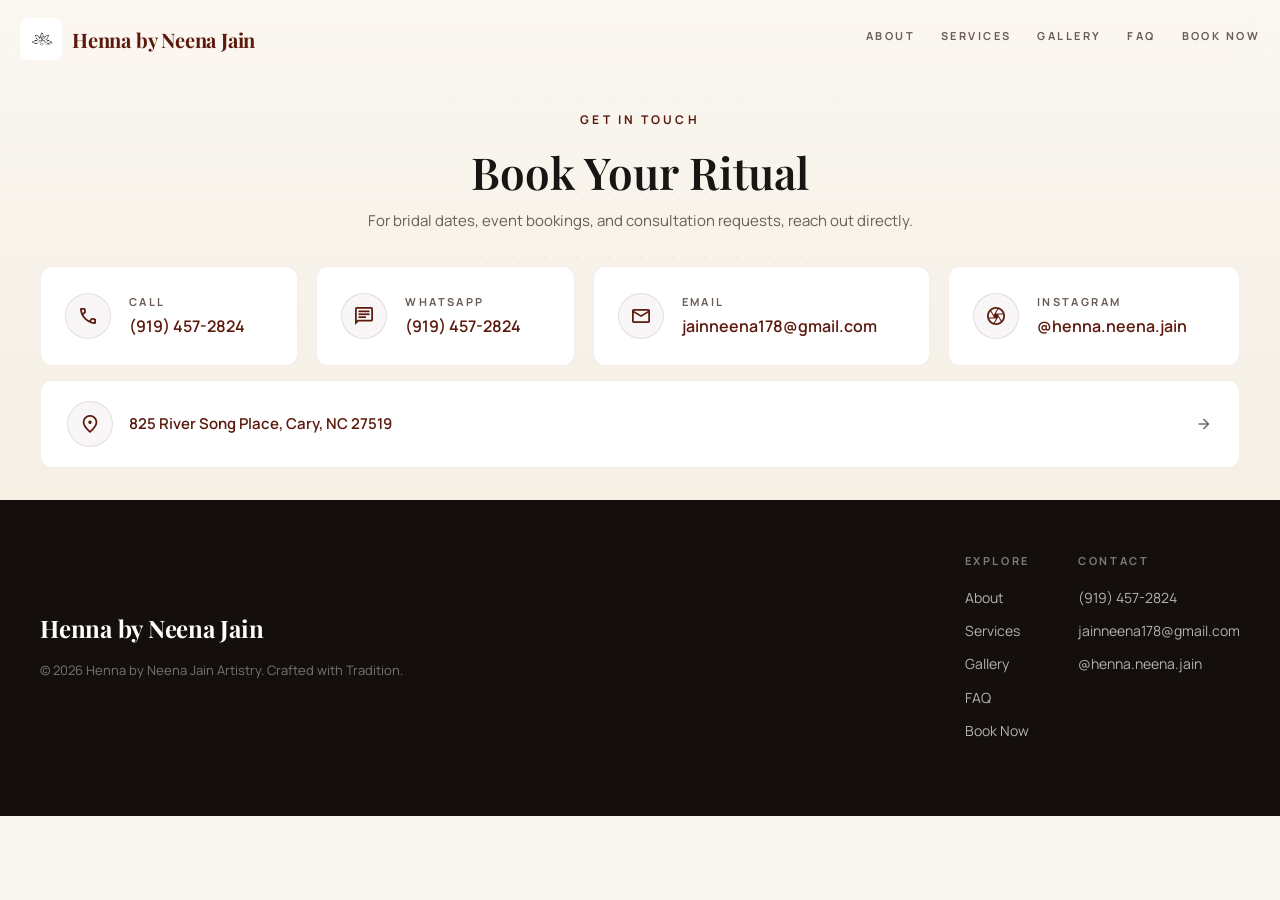
==== commit 969b02a8: "Use real photos on service cards, cut asset weight, add social + SEO tags Two of the three service c" ====
--- a/book.html
+++ b/book.html
@@ -4,13 +4,31 @@
   <meta charset="utf-8">
   <meta name="viewport" content="width=device-width, initial-scale=1.0">
   <title>Book Now | Henna by Neena Jain</title>
-  <meta name="description" content="Book bridal mehndi, party henna, or jagua body art with Henna by Neena Jain in Cary, NC. Call, WhatsApp, email, or message on Instagram to reserve your date.">
+  <meta name="description" content="Book bridal mehndi, party henna, or jagua body art with Neena Jain in Cary, NC. Call, text, WhatsApp, email or message on Instagram.">
   <meta name="theme-color" content="#5c1a0d">
+  <link rel="canonical" href="https://kjaintech25.github.io/hennabyneena-website/book.html">
+  <!-- Social sharing. BASE URL is the GitHub Pages address; update these to the
+       custom domain once it's live (search for the domain in all four pages). -->
+  <meta property="og:type" content="website">
+  <meta property="og:site_name" content="Henna by Neena Jain">
+  <meta property="og:title" content="Book Now | Henna by Neena Jain">
+  <meta property="og:description" content="Book bridal mehndi, party henna, or jagua body art with Neena Jain in Cary, NC. Call, text, WhatsApp, email or message on Instagram.">
+  <meta property="og:url" content="https://kjaintech25.github.io/hennabyneena-website/book.html">
+  <meta property="og:image" content="https://kjaintech25.github.io/hennabyneena-website/og-image.jpg">
+  <meta property="og:image:width" content="1200">
+  <meta property="og:image:height" content="630">
+  <meta property="og:image:alt" content="Intricate bridal mehndi by Henna by Neena Jain">
+  <meta property="og:locale" content="en_US">
+  <meta name="twitter:card" content="summary_large_image">
+  <meta name="twitter:title" content="Book Now | Henna by Neena Jain">
+  <meta name="twitter:description" content="Book bridal mehndi, party henna, or jagua body art with Neena Jain in Cary, NC. Call, text, WhatsApp, email or message on Instagram.">
+  <meta name="twitter:image" content="https://kjaintech25.github.io/hennabyneena-website/og-image.jpg">
   <link rel="preconnect" href="https://fonts.googleapis.com">
   <link rel="preconnect" href="https://fonts.gstatic.com" crossorigin>
   <link href="https://fonts.googleapis.com/css2?family=Manrope:wght@300;400;600;700&family=Playfair+Display:ital,wght@0,500;0,600;0,700;1,500&display=swap" rel="stylesheet">
   <link href="https://fonts.googleapis.com/css2?family=Material+Symbols+Outlined:wght,FILL@100..700,0..1&display=block" rel="stylesheet">
-  <link rel="icon" type="image/jpeg" href="Real Images/logo.JPG">
+  <link rel="icon" type="image/png" href="favicon.png">
+  <link rel="apple-touch-icon" href="favicon.png">
   <link rel="stylesheet" href="styles.css">
 </head>
 <body>
@@ -19,7 +37,7 @@
   <nav class="nav" id="mainNav">
     <div class="scroll-progress" id="scrollProgress"></div>
     <a class="nav-logo" href="index.html">
-      <img src="Real Images/logo.JPG" alt="Henna by Neena Jain" class="nav-logo-img">
+      <img src="Real Images/logo.webp" alt="Henna by Neena Jain" class="nav-logo-img">
       <span class="nav-logo-text">Henna by Neena Jain</span>
     </a>
     <div class="nav-links">
@@ -54,7 +72,7 @@
       <div class="container">
         <div class="contact-header">
           <span class="eyebrow">Get in Touch</span>
-          <h2 class="section-title">Book Your Ritual</h2>
+          <h1 class="section-title">Book Your Ritual</h1>
           <p>For bridal dates, event bookings, and consultation requests, reach out directly.</p>
         </div>
         <div class="contact-links">
--- a/styles.css
+++ b/styles.css
@@ -27,8 +27,8 @@
 
   --container-max: 1200px;
   --gutter: 20px;
-  --section-padding-mobile: 56px;
-  --section-padding-desktop: 96px;
+  --section-padding-mobile: 20px;
+  --section-padding-desktop: 32px;
 
   --shadow-soft: 0 16px 40px rgba(74, 69, 59, 0.14);
   --shadow-lg: 0 28px 64px rgba(74, 69, 59, 0.18);
@@ -56,6 +56,7 @@
   .swiper { transition: none; }
   a, button, .service-card, .contact-pill, .contact-location, .review-card { transition: none !important; }
   .faq-answer, .faq-icon, .faq-item { transition: none !important; }
+  .faq-group-panel, .faq-group-icon { transition: none !important; }
 }
 
 /* Better tap highlight on mobile */
@@ -629,13 +630,14 @@
     grid-area: portrait;
     justify-content: flex-start;
     align-items: flex-start;
+    align-self: start;
     position: sticky;
     top: 100px;
   }
   .about-body { grid-area: body; }
   .about-portrait {
     width: 100%;
-    height: 600px;
+    height: 480px;
     padding: 0;
     background: transparent;
     border-radius: var(--radius-xl);
@@ -668,7 +670,7 @@
    ========================================================================== */
 
 .services {
-  padding: var(--section-padding-mobile) 0 28px;
+  padding: var(--section-padding-mobile) 0;
   position: relative;
   overflow: hidden;
 }
@@ -700,6 +702,8 @@
 
 .service-cards { display: flex; flex-direction: column; gap: 22px; }
 
+.services-cta { display: flex; justify-content: center; margin: 0 0 24px; }
+
 .service-card {
   background: #fff;
   border-radius: var(--radius-xl);
@@ -772,7 +776,7 @@
 .service-card.inverted .service-card-link { color: var(--color-amber-glow); }
 
 @media (min-width: 768px) {
-  .services { padding: var(--section-padding-desktop) 0 48px; }
+  .services { padding: var(--section-padding-desktop) 0; }
   .service-cards { flex-direction: row; gap: 24px; }
   .service-card {
     flex: 1;
@@ -790,7 +794,7 @@
 
 .portfolio {
   background: var(--color-primary);
-  padding: 148px 0 32px;
+  padding: 110px 0 var(--section-padding-mobile);
   overflow: hidden;
   color: #fff;
   position: relative;
@@ -814,7 +818,7 @@
   justify-content: space-between;
   align-items: flex-end;
   gap: 16px;
-  margin-bottom: 28px;
+  margin-bottom: 18px;
   padding: 0 var(--gutter);
 }
 
@@ -915,6 +919,13 @@
   transform: scale(1.25);
 }
 
+/* The 110px top padding clears the fixed nav; when a page header already does
+   that, the carousels just need normal section spacing. */
+.portfolio.has-page-header { padding-top: var(--section-padding-mobile); }
+
+/* Gallery collections — one carousel per henna style */
+.gallery-collection + .gallery-collection { margin-top: 44px; }
+
 /* Swiper overrides */
 .portfolio-swiper {
   overflow: hidden;
@@ -930,6 +941,9 @@
   width: 100%;
   height: 360px;
   object-fit: cover;
+  /* Slides load on demand, so give one that hasn't arrived yet a soft tint
+     rather than a bright empty box */
+  background: rgba(255,255,255,0.05);
   border-radius: var(--radius-2xl);
   box-shadow: var(--shadow-lg);
   border: 1px solid rgba(255,255,255,0.12);
@@ -962,11 +976,12 @@
 }
 
 @media (min-width: 768px) {
-  .portfolio { padding: 168px 0 48px; }
-  .carousel-item { width: 460px; }
-  .carousel-item img { height: 560px; }
-  .portfolio-swiper .swiper-slide { width: 460px; }
-  .portfolio-swiper .swiper-slide img { height: 560px; }
+  .portfolio { padding: 110px 0 40px; }
+  .portfolio.has-page-header { padding-top: var(--section-padding-desktop); }
+  .carousel-item { width: 400px; }
+  .carousel-item img { height: 420px; }
+  .portfolio-swiper .swiper-slide { width: 400px; }
+  .portfolio-swiper .swiper-slide img { height: 420px; }
 }
 
 /* ==========================================================================
@@ -974,7 +989,7 @@
    ========================================================================== */
 
 .instagram {
-  padding: 32px 0 var(--section-padding-mobile);
+  padding: var(--section-padding-mobile) 0;
   background: var(--color-surface);
 }
 
@@ -1012,7 +1027,7 @@
 }
 
 @media (min-width: 768px) {
-  .instagram { padding: 48px 0 var(--section-padding-desktop); }
+  .instagram { padding: var(--section-padding-desktop) 0; }
 }
 
 /* ==========================================================================
@@ -1020,7 +1035,7 @@
    ========================================================================== */
 
 .reviews {
-  padding: 28px 0 32px;
+  padding: var(--section-padding-mobile) 0;
   background: var(--color-surface);
   overflow: hidden;
   position: relative;
@@ -1200,7 +1215,7 @@
 .reviews-next { right: 6px; }
 
 @media (min-width: 768px) {
-  .reviews { padding: 48px 0 48px; }
+  .reviews { padding: var(--section-padding-desktop) 0; }
   .review-card { padding: 28px; }
   .review-text { font-size: 17px; }
   .reviews-arrow { display: inline-flex; }
@@ -1211,7 +1226,7 @@
    ========================================================================== */
 
 .page-header {
-  padding: 148px var(--gutter) var(--section-padding-mobile);
+  padding: 110px var(--gutter) var(--section-padding-mobile);
   background: var(--color-background);
   text-align: center;
 }
@@ -1234,7 +1249,7 @@
 }
 
 @media (min-width: 768px) {
-  .page-header { padding: 168px var(--gutter) var(--section-padding-desktop); }
+  .page-header { padding: 110px var(--gutter) var(--section-padding-desktop); }
 }
 
 /* ==========================================================================
@@ -1268,12 +1283,6 @@
   .page-cta h2 { font-size: 36px; }
 }
 
-.portfolio + .page-cta { padding-top: 32px; }
-
-@media (min-width: 768px) {
-  .portfolio + .page-cta { padding-top: 48px; }
-}
-
 /* ==========================================================================
    Stain Progression — stage cards
    ========================================================================== */
@@ -1293,11 +1302,13 @@
   font-size: 15px;
 }
 
-.stain-stage-list {
-  display: flex;
-  flex-direction: column;
-  gap: 22px;
-  padding: 0 var(--gutter);
+.stain-stage-carousel { position: relative; padding: 0 var(--gutter); }
+
+.stain-swiper { overflow: hidden; }
+
+.stain-swiper .swiper-slide {
+  height: auto;
+  flex-shrink: 0;
 }
 
 .stain-stage {
@@ -1306,41 +1317,69 @@
   border: 1px solid rgba(92,39,34,0.08);
   box-shadow: 0 6px 18px rgba(20,18,14,0.03);
   overflow: clip;
-}
-
-.stain-stage-media {
-  aspect-ratio: 4 / 3;
+  height: 100%;
+}
+
+.stain-stages .swiper-pagination {
   position: relative;
-  display: flex;
+  margin-top: 18px;
+}
+
+.stain-stages .swiper-pagination-bullet {
+  width: 6px;
+  height: 6px;
+  background: rgba(92,26,13,0.25);
+  opacity: 1;
+  transition: background 0.25s ease, width 0.35s ease;
+}
+
+.stain-stages .swiper-pagination-bullet-active {
+  background: var(--color-primary);
+  width: 24px;
+}
+
+.stain-arrow {
+  display: none;
+  width: 52px; height: 52px;
+  border-radius: var(--radius-full);
+  border: 2px solid rgba(92,26,13,0.14);
+  color: var(--color-primary);
   align-items: center;
   justify-content: center;
+  background: rgba(255,255,255,0.9);
+  backdrop-filter: blur(8px);
+  position: absolute;
+  top: 40%;
+  transform: translateY(-50%);
+  z-index: 2;
+  transition: background 0.3s ease, transform 0.3s ease, border-color 0.3s ease;
+  box-shadow: 0 4px 12px rgba(20,18,14,0.06);
+}
+
+.stain-arrow:hover {
+  background: #fff;
+  transform: translateY(-50%) translateY(-3px);
+  border-color: rgba(92,26,13,0.22);
+  box-shadow: 0 8px 20px rgba(20,18,14,0.1);
+}
+
+.stain-prev { left: -6px; }
+.stain-next { right: -6px; }
+
+.stain-stage-media {
+  aspect-ratio: 3 / 4;
+  position: relative;
+  overflow: clip;
   background:
     linear-gradient(135deg, rgba(92,26,13,0.08), rgba(216,153,71,0.14)),
     radial-gradient(circle at 1px 1px, rgba(92, 26, 13, 0.06) 1px, transparent 0);
   background-size: 100% 100%, 24px 24px;
 }
 
-.stain-stage-media .material-symbols-outlined {
-  font-size: 56px;
-  color: var(--color-burnt-sienna);
-  opacity: 0.45;
-}
-
-.stain-stage-badge {
-  position: absolute;
-  bottom: 14px;
-  left: 50%;
-  transform: translateX(-50%);
-  font-size: 11px;
-  font-weight: 700;
-  letter-spacing: 0.1em;
-  text-transform: uppercase;
-  color: var(--color-primary);
-  background: rgba(255,255,255,0.9);
-  padding: 7px 14px;
-  border-radius: var(--radius-full);
-  white-space: nowrap;
-  box-shadow: 0 4px 12px rgba(20,18,14,0.06);
+.stain-stage-media img {
+  width: 100%;
+  height: 100%;
+  object-fit: cover;
 }
 
 .stain-stage-body { padding: 22px 22px 26px; text-align: center; }
@@ -1370,8 +1409,7 @@
 
 @media (min-width: 768px) {
   .stain-stages { padding: var(--section-padding-desktop) 0; }
-  .stain-stage-list { flex-direction: row; }
-  .stain-stage { flex: 1; }
+  .stain-arrow { display: inline-flex; }
 }
 
 /* ==========================================================================
@@ -1385,6 +1423,73 @@
   max-width: 640px;
   margin: 0 auto 28px;
 }
+
+.faq-group + .faq-group { margin-top: 12px; }
+
+.faq-group-heading { max-width: 760px; margin: 0 auto; }
+
+.faq-group-toggle {
+  width: 100%;
+  display: flex;
+  align-items: center;
+  justify-content: space-between;
+  gap: 16px;
+  padding: 18px 22px;
+  text-align: left;
+  background: rgba(92,39,34,0.05);
+  border: 1px solid rgba(92,39,34,0.1);
+  border-radius: var(--radius-xl);
+  transition: background 0.3s ease, border-color 0.3s ease;
+}
+
+.faq-group-toggle:hover { background: rgba(92,39,34,0.09); }
+
+.faq-group.is-open .faq-group-toggle {
+  background: var(--color-primary);
+  border-color: var(--color-primary);
+  border-bottom-left-radius: 0;
+  border-bottom-right-radius: 0;
+}
+
+.faq-group-title {
+  font-family: var(--font-display);
+  font-size: 20px;
+  font-weight: 600;
+  color: var(--color-primary);
+}
+
+.faq-group.is-open .faq-group-title { color: #fff; }
+
+.faq-group-icon {
+  flex-shrink: 0;
+  font-size: 26px;
+  color: var(--color-primary);
+  transition: transform 0.3s ease, color 0.3s ease;
+}
+
+.faq-group.is-open .faq-group-icon {
+  transform: rotate(180deg);
+  color: var(--color-amber-glow);
+}
+
+/* Same 0fr→1fr mechanism as .faq-answer, one level up */
+.faq-group-panel {
+  display: grid;
+  grid-template-rows: 0fr;
+  transition: grid-template-rows 0.35s ease;
+}
+
+.faq-group.is-open .faq-group-panel { grid-template-rows: 1fr; }
+
+/* The grid row collapses to 0fr, so this clips its own overflow. Breathing room
+   goes on the first item, not as padding here — padding on the grid item would
+   survive the collapse and leave a visible sliver. */
+.faq-group-panel > .faq-list {
+  overflow: hidden;
+  min-height: 0;
+}
+
+.faq-group-panel .faq-item:first-child { margin-top: 14px; }
 
 .faq-list {
   max-width: 760px;
@@ -1463,10 +1568,27 @@
   line-height: 1.65;
 }
 
+/* Answers with more than one block (e.g. pricing) breathe tighter between them */
+.faq-answer p:not(:last-child) { margin-bottom: 10px; }
+
+.faq-answer ul {
+  margin: 0 22px 20px;
+  padding-left: 20px;
+  color: var(--color-on-surface-variant);
+  font-size: 14.5px;
+  line-height: 1.65;
+}
+
+.faq-answer li { margin-bottom: 4px; }
+
 @media (min-width: 768px) {
   .faq { padding: var(--section-padding-desktop) var(--gutter); }
   .faq-question { padding: 24px 26px; font-size: 16px; }
   .faq-answer p { margin: 0 26px 22px; font-size: 15px; }
+  .faq-answer ul { margin: 0 26px 22px; font-size: 15px; }
+  .faq-group-title { font-size: 24px; }
+  .faq-group-toggle { padding: 20px 26px; }
+  .faq-group + .faq-group { margin-top: 14px; }
 }
 
 /* ==========================================================================
@@ -1629,18 +1751,32 @@
 
 .contact-location:hover .contact-location-arrow { transform: translateX(4px); }
 
-.contact-page { padding-top: 148px; }
+.contact-page { padding-top: 110px; }
 
 @media (min-width: 768px) {
   .contact { padding: var(--section-padding-desktop) var(--gutter); }
-  .contact-page { padding-top: 168px; }
+  .contact-page { padding-top: 110px; }
   .contact-links { grid-template-columns: repeat(2, 1fr); gap: 18px; }
   .contact-pill { padding: 26px 24px; }
 }
 
 @media (min-width: 1024px) {
-  .contact-links { grid-template-columns: repeat(4, 1fr); }
   .contact-location { padding: 20px 26px; }
+}
+
+/* Single row only once four pills genuinely fit (~1200px). Below that the
+   768px rule keeps them 2-up, which gives the email plenty of room.
+   Flex (not 4 equal columns) so each pill takes the width its own text needs:
+   the long email address stays on one line without shrinking the type in the
+   other three. */
+@media (min-width: 1200px) {
+  .contact-links {
+    display: flex;
+    flex-wrap: nowrap;
+    align-items: stretch;
+  }
+  .contact-pill { flex: 1 1 auto; min-width: 0; }
+  .contact-pill .value { white-space: nowrap; overflow-wrap: normal; }
 }
 
 /* ==========================================================================
@@ -1838,9 +1974,9 @@
 .scroll-progress {
   position: absolute;
   top: 0; left: 0;
-  height: 2px;
+  height: 5px;
   width: 0%;
-  background: linear-gradient(90deg, var(--color-primary), var(--color-amber-glow));
+  background: var(--color-deep-maroon);
   transition: width 0.1s linear;
   z-index: 1;
 }
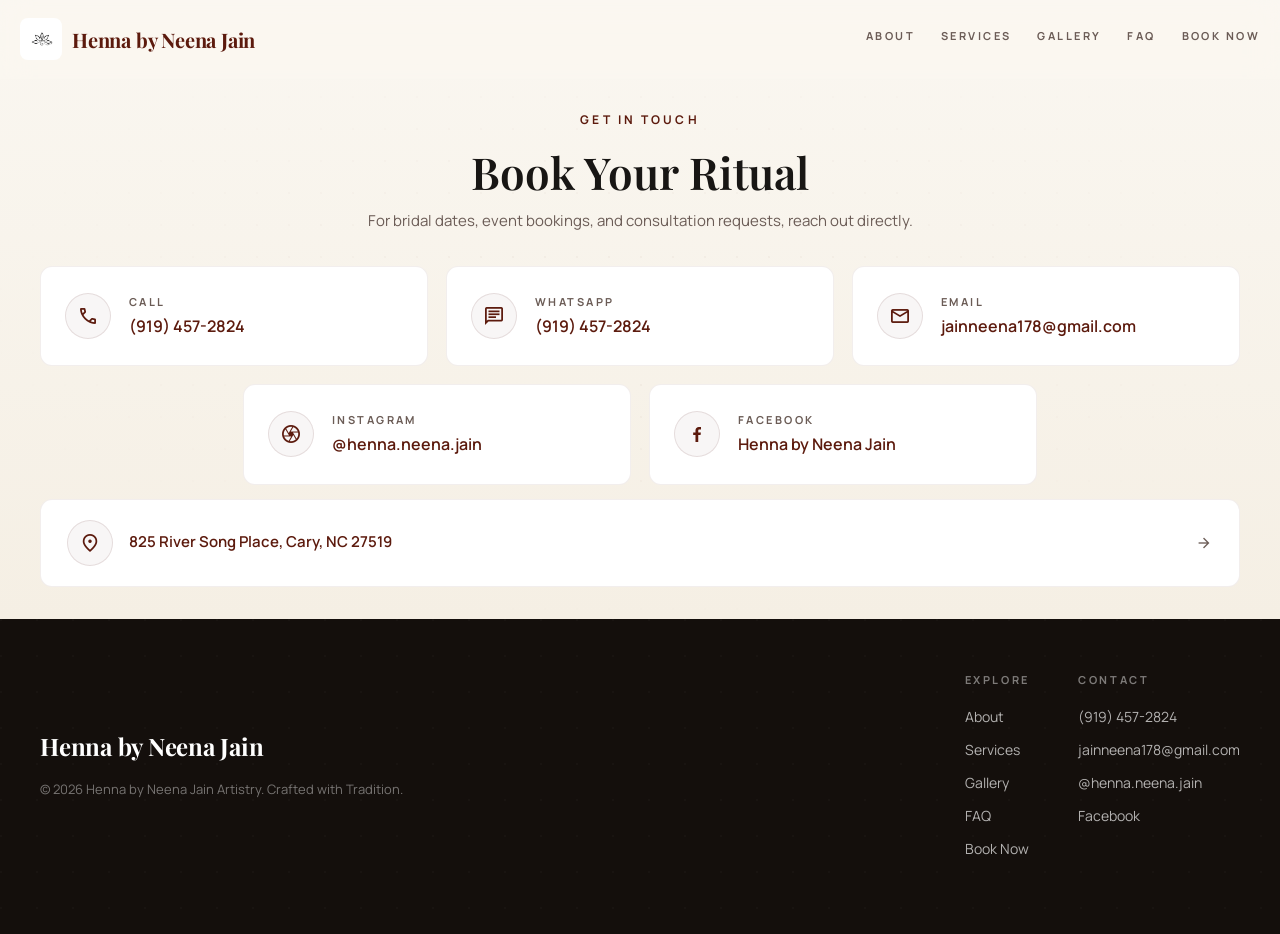
==== commit ef918cf2: "Add Facebook link, fix contact pill sizing for five methods Facebook goes in the footer on all four " ====
--- a/book.html
+++ b/book.html
@@ -104,6 +104,15 @@
               <span class="value">@henna.neena.jain</span>
             </div>
           </a>
+          <a class="contact-pill" href="https://www.facebook.com/hennabyneenajain/" target="_blank" rel="noopener noreferrer">
+            <span class="contact-pill-brand" aria-hidden="true">
+              <svg viewBox="0 0 24 24" fill="currentColor" width="20" height="20" focusable="false"><path d="M13.5 21.5v-8.2h2.76l.41-3.2H13.5V8.03c0-.93.26-1.56 1.59-1.56h1.7V3.6a22.7 22.7 0 0 0-2.48-.13c-2.45 0-4.13 1.5-4.13 4.25v2.37H7.41v3.2h2.77v8.21h3.32Z"/></svg>
+            </span>
+            <div>
+              <span class="label">Facebook</span>
+              <span class="value">Henna by Neena Jain</span>
+            </div>
+          </a>
         </div>
         <a class="contact-location" href="https://www.google.com/maps/search/?api=1&query=825+River+Song+Place%2C+Cary%2C+NC+27519" target="_blank" rel="noopener noreferrer">
           <span class="material-symbols-outlined contact-location-icon">location_on</span>
@@ -135,6 +144,7 @@
           <a href="tel:+19194572824">(919) 457-2824</a>
           <a href="mailto:jainneena178@gmail.com">jainneena178@gmail.com</a>
           <a href="https://instagram.com/henna.neena.jain" target="_blank" rel="noopener noreferrer">@henna.neena.jain</a>
+          <a href="https://www.facebook.com/hennabyneenajain/" target="_blank" rel="noopener noreferrer">Facebook</a>
         </div>
       </div>
     </div>
--- a/styles.css
+++ b/styles.css
@@ -1639,6 +1639,10 @@
   align-items: center;
   gap: 18px;
   padding: 22px 24px;
+  /* The stylesheet has no global box-sizing reset, so without this the
+     percentage flex-basis below resolves against the content box and each
+     pill ends up ~50px wider than intended (padding + border). */
+  box-sizing: border-box;
   background: #fff;
   border: 1px solid rgba(92,39,34,0.08);
   border-radius: var(--radius-xl);
@@ -1667,7 +1671,10 @@
 
 .contact-pill:hover::before { transform: scaleY(1); }
 
-.contact-pill .material-symbols-outlined {
+/* .contact-pill-brand carries an inline SVG (Facebook has no Material Symbol)
+   and shares the same round icon treatment */
+.contact-pill .material-symbols-outlined,
+.contact-pill .contact-pill-brand {
   font-size: 22px;
   color: var(--color-primary);
   border: 1px solid rgba(92,39,34,0.12);
@@ -1681,7 +1688,8 @@
   transition: background 0.3s ease, color 0.3s ease;
 }
 
-.contact-pill:hover .material-symbols-outlined {
+.contact-pill:hover .material-symbols-outlined,
+.contact-pill:hover .contact-pill-brand {
   background: var(--color-primary);
   color: var(--color-amber-glow);
 }
@@ -1756,26 +1764,23 @@
 @media (min-width: 768px) {
   .contact { padding: var(--section-padding-desktop) var(--gutter); }
   .contact-page { padding-top: 110px; }
-  .contact-links { grid-template-columns: repeat(2, 1fr); gap: 18px; }
-  .contact-pill { padding: 26px 24px; }
+  /* Flex rather than equal columns so an odd count (five contact methods)
+     centres its last row instead of leaving a hole. */
+  .contact-links {
+    display: flex;
+    flex-wrap: wrap;
+    justify-content: center;
+    gap: 18px;
+  }
+  .contact-pill { flex: 0 1 calc(50% - 9px); min-width: 0; padding: 26px 24px; }
 }
 
 @media (min-width: 1024px) {
   .contact-location { padding: 20px 26px; }
-}
-
-/* Single row only once four pills genuinely fit (~1200px). Below that the
-   768px rule keeps them 2-up, which gives the email plenty of room.
-   Flex (not 4 equal columns) so each pill takes the width its own text needs:
-   the long email address stays on one line without shrinking the type in the
-   other three. */
-@media (min-width: 1200px) {
-  .contact-links {
-    display: flex;
-    flex-wrap: nowrap;
-    align-items: stretch;
-  }
-  .contact-pill { flex: 1 1 auto; min-width: 0; }
+  /* Three across, so five pills land 3 + 2 centred. A third of the row is
+     comfortably wider than the long email address, so it stays on one line
+     without shrinking the type in the others. */
+  .contact-pill { flex-basis: calc(33.333% - 12px); }
   .contact-pill .value { white-space: nowrap; overflow-wrap: normal; }
 }
 
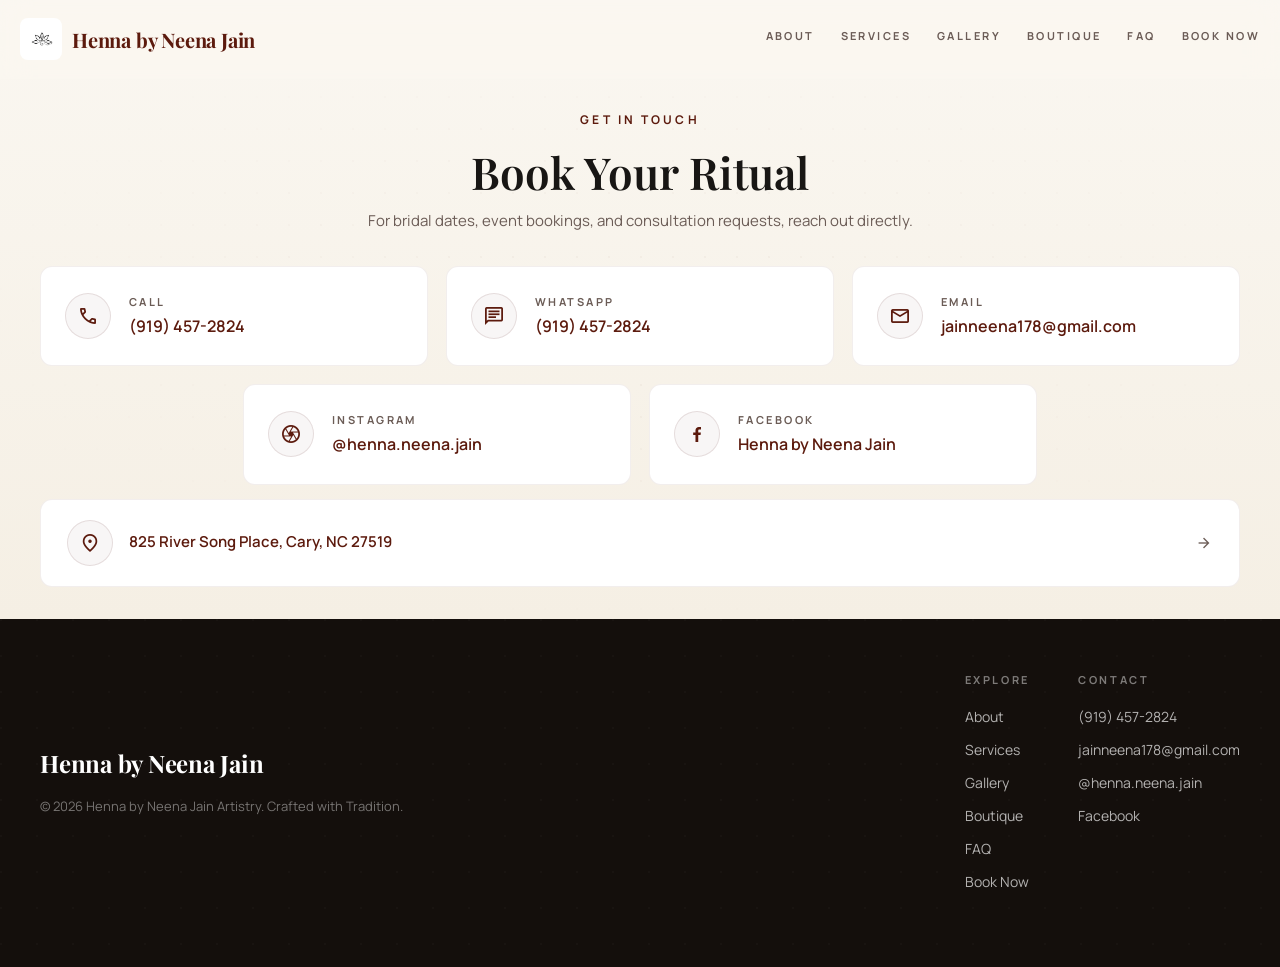
==== commit 54784629: "Add Boutique page, drop White Henna carousel, remove duplicate photos Neena's feedback on the live s" ====
--- a/book.html
+++ b/book.html
@@ -6,15 +6,15 @@
   <title>Book Now | Henna by Neena Jain</title>
   <meta name="description" content="Book bridal mehndi, party henna, or jagua body art with Neena Jain in Cary, NC. Call, text, WhatsApp, email or message on Instagram.">
   <meta name="theme-color" content="#5c1a0d">
-  <link rel="canonical" href="https://kjaintech25.github.io/hennabyneena-website/book.html">
-  <!-- Social sharing. BASE URL is the GitHub Pages address; update these to the
-       custom domain once it's live (search for the domain in all four pages). -->
+  <link rel="canonical" href="https://hennabyneenajain.com/book.html">
+  <!-- Social sharing. If the domain ever changes, run:
+       python3 tools/set-domain.py https://newdomain.com -->
   <meta property="og:type" content="website">
   <meta property="og:site_name" content="Henna by Neena Jain">
   <meta property="og:title" content="Book Now | Henna by Neena Jain">
   <meta property="og:description" content="Book bridal mehndi, party henna, or jagua body art with Neena Jain in Cary, NC. Call, text, WhatsApp, email or message on Instagram.">
-  <meta property="og:url" content="https://kjaintech25.github.io/hennabyneena-website/book.html">
-  <meta property="og:image" content="https://kjaintech25.github.io/hennabyneena-website/og-image.jpg">
+  <meta property="og:url" content="https://hennabyneenajain.com/book.html">
+  <meta property="og:image" content="https://hennabyneenajain.com/og-image.jpg">
   <meta property="og:image:width" content="1200">
   <meta property="og:image:height" content="630">
   <meta property="og:image:alt" content="Intricate bridal mehndi by Henna by Neena Jain">
@@ -22,7 +22,7 @@
   <meta name="twitter:card" content="summary_large_image">
   <meta name="twitter:title" content="Book Now | Henna by Neena Jain">
   <meta name="twitter:description" content="Book bridal mehndi, party henna, or jagua body art with Neena Jain in Cary, NC. Call, text, WhatsApp, email or message on Instagram.">
-  <meta name="twitter:image" content="https://kjaintech25.github.io/hennabyneena-website/og-image.jpg">
+  <meta name="twitter:image" content="https://hennabyneenajain.com/og-image.jpg">
   <link rel="preconnect" href="https://fonts.googleapis.com">
   <link rel="preconnect" href="https://fonts.gstatic.com" crossorigin>
   <link href="https://fonts.googleapis.com/css2?family=Manrope:wght@300;400;600;700&family=Playfair+Display:ital,wght@0,500;0,600;0,700;1,500&display=swap" rel="stylesheet">
@@ -44,6 +44,7 @@
       <a href="index.html#about">About</a>
       <a href="index.html#services">Services</a>
       <a href="gallery.html">Gallery</a>
+      <a href="boutique.html">Boutique</a>
       <a href="faq.html">FAQ</a>
       <a href="book.html" class="active">Book Now</a>
     </div>
@@ -56,6 +57,7 @@
     <a href="index.html#about">About</a>
     <a href="index.html#services">Services</a>
     <a href="gallery.html">Gallery</a>
+    <a href="boutique.html">Boutique</a>
     <a href="faq.html">FAQ</a>
     <a href="book.html">Book Now</a>
     <div class="mobile-nav-contact">
@@ -136,6 +138,7 @@
           <a href="index.html#about">About</a>
           <a href="index.html#services">Services</a>
           <a href="gallery.html">Gallery</a>
+          <a href="boutique.html">Boutique</a>
           <a href="faq.html">FAQ</a>
           <a href="book.html">Book Now</a>
         </div>
--- a/styles.css
+++ b/styles.css
@@ -57,6 +57,8 @@
   a, button, .service-card, .contact-pill, .contact-location, .review-card { transition: none !important; }
   .faq-answer, .faq-icon, .faq-item { transition: none !important; }
   .faq-group-panel, .faq-group-icon { transition: none !important; }
+  .portfolio-swiper .swiper-slide img { transition: none !important; }
+  .service-cards .service-card { transition-delay: 0s !important; }
 }
 
 /* Better tap highlight on mobile */
@@ -194,6 +196,10 @@
   opacity: 1;
   transform: translateY(0);
 }
+
+/* Cards in a row ease in one after another rather than all at once */
+.service-cards .service-card:nth-child(2) { transition-delay: 0.1s; }
+.service-cards .service-card:nth-child(3) { transition-delay: 0.2s; }
 
 /* ==========================================================================
    Nav
@@ -942,14 +948,19 @@
   height: 360px;
   object-fit: cover;
   /* Slides load on demand, so give one that hasn't arrived yet a soft tint
-     rather than a bright empty box */
+     rather than a bright empty box, then fade the photo in over it.
+     Safe to default to transparent: script.js creates these <img> elements,
+     so if it never runs there are no slides to hide. */
   background: rgba(255,255,255,0.05);
+  opacity: 0;
   border-radius: var(--radius-2xl);
   box-shadow: var(--shadow-lg);
   border: 1px solid rgba(255,255,255,0.12);
   transform: translateZ(0);
-  transition: transform 0.6s ease, box-shadow 0.6s ease;
-}
+  transition: transform 0.6s ease, box-shadow 0.6s ease, opacity 0.55s ease;
+}
+
+.portfolio-swiper .swiper-slide img.is-loaded { opacity: 1; }
 
 .portfolio-swiper .swiper-slide:hover img {
   transform: translateY(-6px) scale(1.01);
@@ -982,52 +993,6 @@
   .carousel-item img { height: 420px; }
   .portfolio-swiper .swiper-slide { width: 400px; }
   .portfolio-swiper .swiper-slide img { height: 420px; }
-}
-
-/* ==========================================================================
-   Instagram Feed
-   ========================================================================== */
-
-.instagram {
-  padding: var(--section-padding-mobile) 0;
-  background: var(--color-surface);
-}
-
-.instagram-header {
-  text-align: center;
-  margin-bottom: 32px;
-}
-
-.instagram-embed {
-  max-width: 780px;
-  margin: 0 auto;
-}
-
-.instagram-fallback {
-  display: flex;
-  flex-direction: column;
-  align-items: center;
-  gap: 16px;
-  text-align: center;
-  padding: 56px var(--gutter);
-  border: 1px dashed var(--color-outline-variant);
-  border-radius: var(--radius-2xl);
-  background: var(--color-champagne-silk);
-}
-
-.instagram-fallback-icon {
-  font-size: 36px;
-  color: var(--color-primary);
-}
-
-.instagram-fallback p {
-  color: var(--color-on-surface-variant);
-  max-width: 380px;
-  font-size: 15px;
-}
-
-@media (min-width: 768px) {
-  .instagram { padding: var(--section-padding-desktop) 0; }
 }
 
 /* ==========================================================================
@@ -2089,3 +2054,151 @@
 .contact-pill .material-symbols-outlined {
   transition: background 0.3s ease, color 0.3s ease, transform 0.3s ease;
 }
+
+/* ==========================================================================
+   Boutique — Indian clothing & jewelry (boutique.html)
+   ========================================================================== */
+
+/* The headline cards sit directly under the page header, so the section's own
+   top padding would double up on it. */
+.boutique-intro { padding-top: 0; }
+
+/* Card covers stand in for photos too, so the inverted card needs light text. */
+.service-card.inverted .boutique-tile-placeholder { color: rgba(255,255,255,0.72); }
+.service-card.inverted .boutique-tile-placeholder .material-symbols-outlined {
+  color: var(--color-amber-glow);
+  opacity: 0.6;
+}
+
+.boutique {
+  padding: var(--section-padding-mobile) 0;
+  background: var(--color-champagne-silk);
+}
+
+.boutique .services-header { margin-bottom: 20px; }
+
+.boutique-tabs {
+  display: flex;
+  flex-wrap: wrap;
+  justify-content: center;
+  gap: 8px;
+  margin: 0 0 24px;
+}
+
+.boutique-tab {
+  font-family: var(--font-body);
+  font-size: 13px;
+  font-weight: 600;
+  letter-spacing: 0.04em;
+  padding: 9px 18px;
+  border-radius: var(--radius-full);
+  border: 1px solid var(--color-outline-variant);
+  background: transparent;
+  color: var(--color-on-surface-variant);
+  cursor: pointer;
+  transition: background 0.25s ease, color 0.25s ease, border-color 0.25s ease;
+}
+
+.boutique-tab:hover {
+  border-color: var(--color-primary);
+  color: var(--color-primary);
+}
+
+.boutique-tab.is-active {
+  background: var(--color-primary);
+  border-color: var(--color-primary);
+  color: var(--color-on-primary);
+}
+
+.boutique-grid {
+  display: grid;
+  grid-template-columns: repeat(2, 1fr);
+  gap: 14px;
+}
+
+.boutique-tile {
+  background: #fff;
+  border-radius: var(--radius-xl);
+  border-bottom: 3px solid var(--color-primary);
+  box-shadow: var(--shadow-soft);
+  overflow: clip;
+  transition: transform 0.35s ease, box-shadow 0.35s ease;
+}
+
+.boutique-tile:hover { transform: translateY(-6px); box-shadow: var(--shadow-lg); }
+
+.boutique-tile-media {
+  aspect-ratio: 3 / 4;
+  overflow: clip;
+  background:
+    linear-gradient(135deg, rgba(92,26,13,0.08), rgba(216,153,71,0.12)),
+    radial-gradient(circle at 1px 1px, rgba(92, 26, 13, 0.07) 1px, transparent 0);
+  background-size: 100% 100%, 24px 24px;
+}
+
+.boutique-tile-media img {
+  width: 100%; height: 100%;
+  object-fit: cover;
+  transition: transform 0.8s ease;
+}
+
+.boutique-tile:hover .boutique-tile-media img { transform: scale(1.06); }
+
+.boutique-tile-placeholder {
+  width: 100%; height: 100%;
+  display: flex;
+  flex-direction: column;
+  align-items: center;
+  justify-content: center;
+  gap: 6px;
+  color: var(--color-on-surface-variant);
+  font-size: 12px;
+  letter-spacing: 0.06em;
+  text-transform: uppercase;
+}
+
+.boutique-tile-placeholder .material-symbols-outlined {
+  font-size: 34px;
+  color: var(--color-primary);
+  opacity: 0.45;
+}
+
+.boutique-tile-body { padding: 12px 14px 16px; }
+
+.boutique-tile-body h3 {
+  font-family: var(--font-display);
+  font-size: 17px;
+  margin: 0;
+  color: var(--color-primary);
+}
+
+.boutique-tile-body p {
+  margin: 4px 0 0;
+  font-size: 13px;
+  color: var(--color-on-surface-variant);
+}
+
+.boutique-note {
+  margin: 22px auto 0;
+  max-width: 520px;
+  text-align: center;
+  font-size: 14px;
+  color: var(--color-on-surface-variant);
+}
+
+@media (min-width: 768px) {
+  .boutique { padding: var(--section-padding-desktop) 0; }
+  .boutique-grid { grid-template-columns: repeat(3, 1fr); gap: 20px; }
+  .boutique-tile { border-radius: var(--radius-2xl); }
+  .boutique-tile-body { padding: 14px 18px 20px; }
+  .boutique-tile-body h3 { font-size: 19px; }
+}
+
+@media (min-width: 1100px) {
+  .boutique-grid { grid-template-columns: repeat(4, 1fr); }
+}
+
+@media (prefers-reduced-motion: reduce) {
+  .boutique-tile,
+  .boutique-tile-media img { transition: none !important; }
+}
